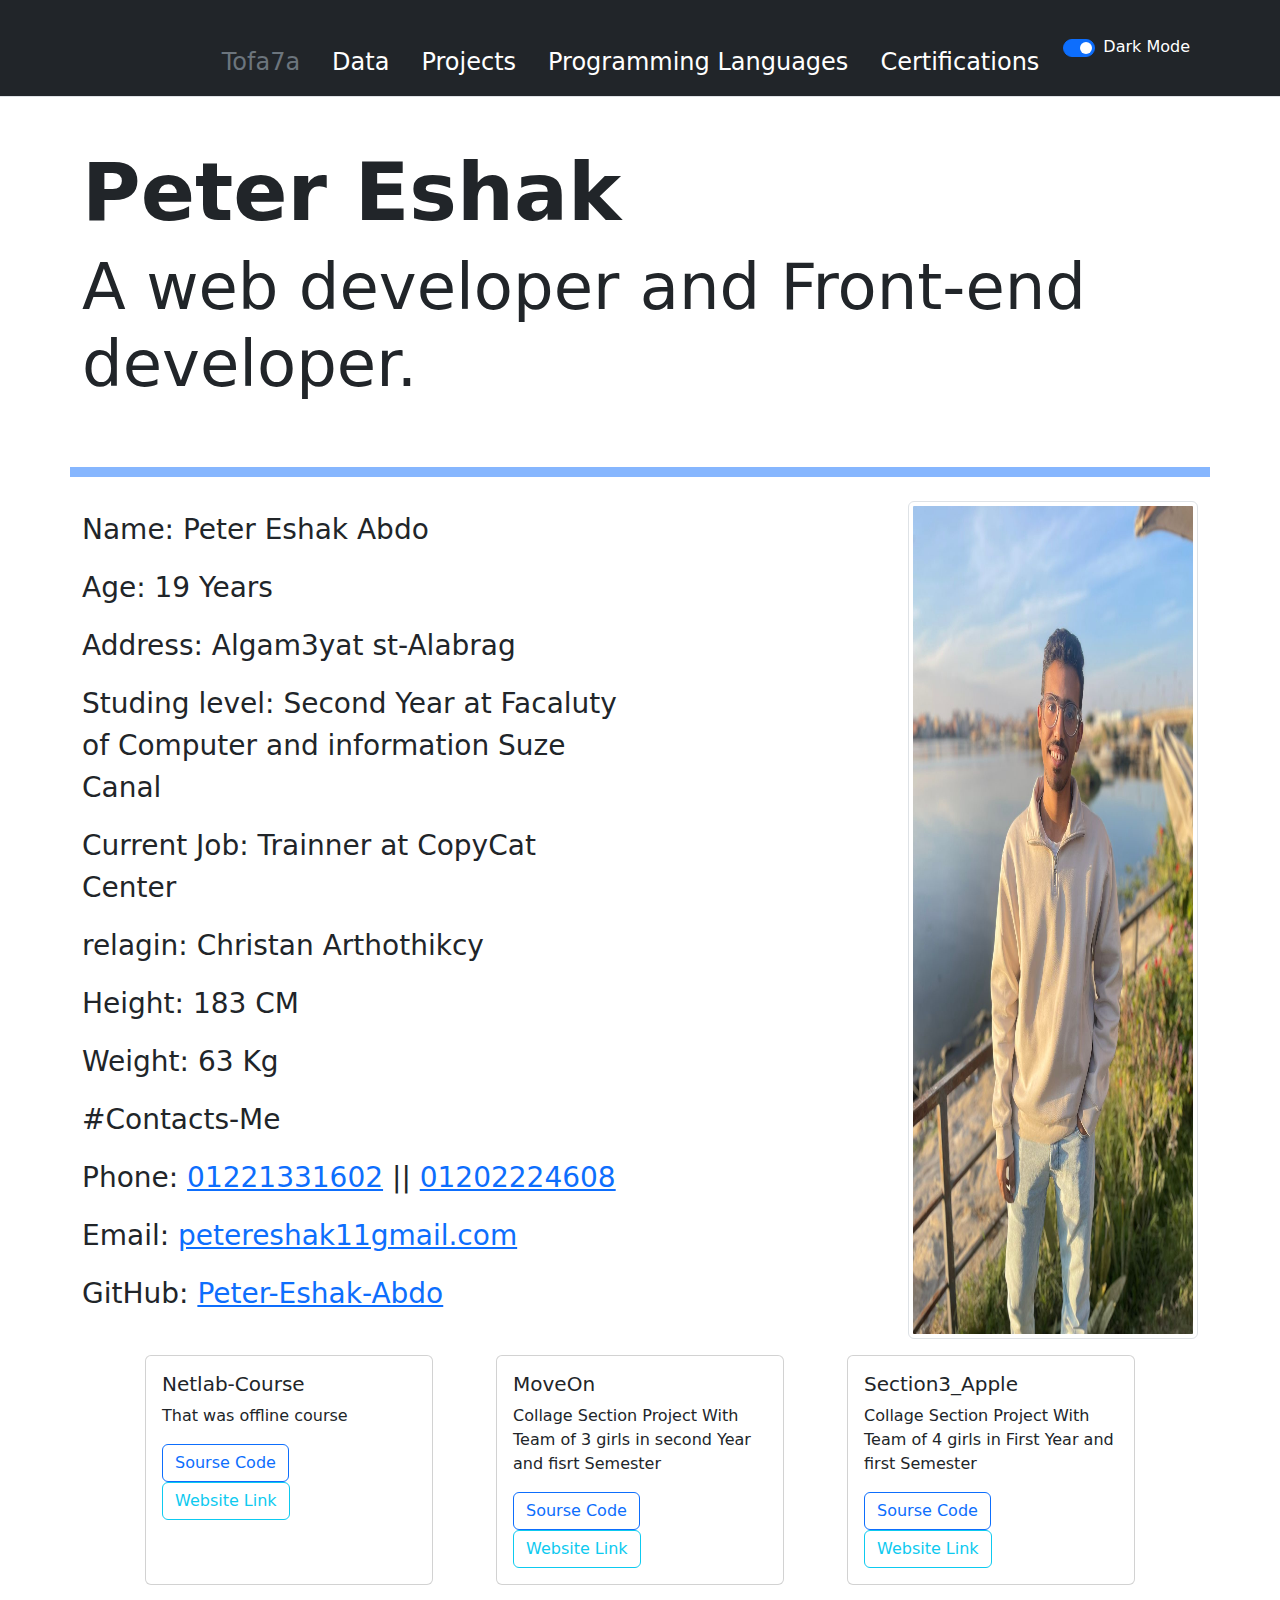
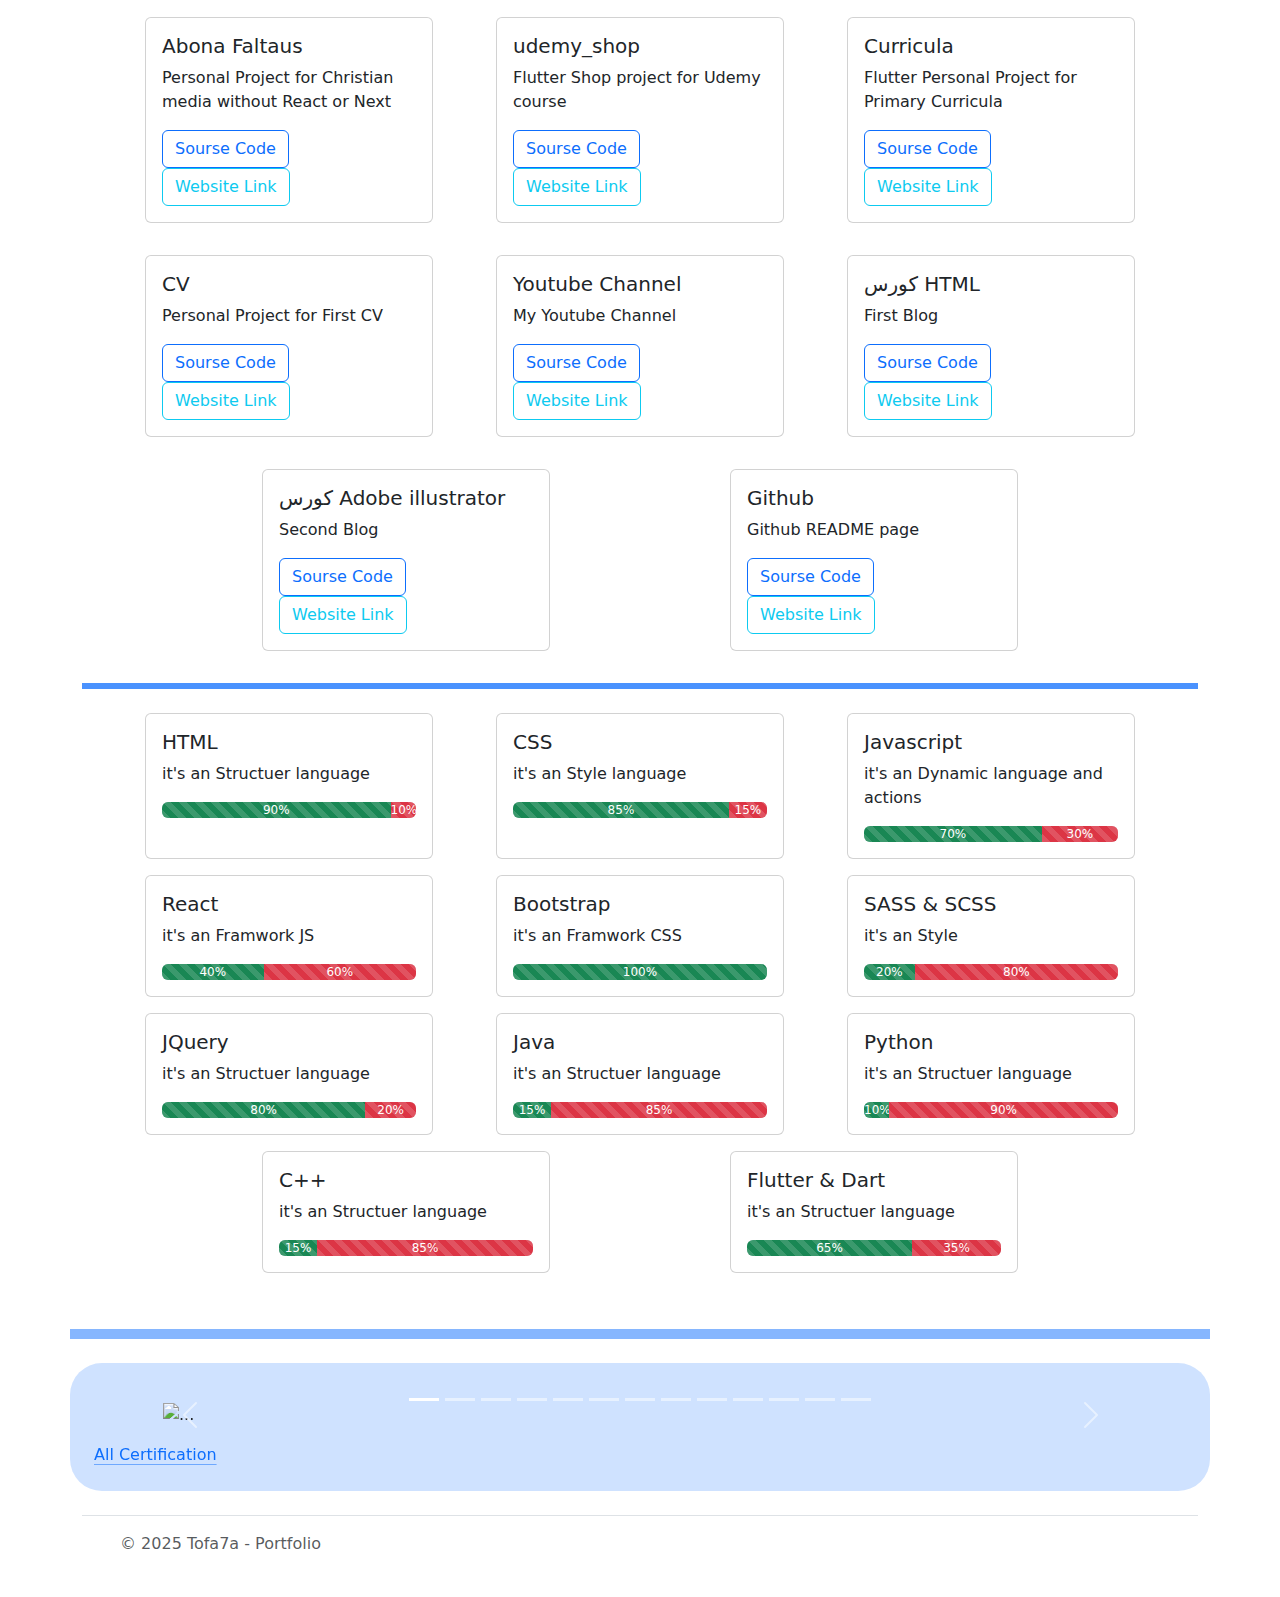
==== public/pages/home.html @ 0dcd8f2a "Hostiong on firebase" ====
<!DOCTYPE html>
<html lang="en" data-bs-theme="auto">
  <head>
    <script src="../js/color-modes.js"></script>

    <meta charset="utf-8" />
    <meta name="viewport" content="width=device-width, initial-scale=1" />
    <meta name="description" content="Portfolio" />
    <meta name="author" content="Peter Eshak Abdo" />
    <title>Tofa7a-Portfolio</title>
    <link rel="canonical" href="https://getbootstrap.com/docs/5.3/examples/headers/" />
    <link rel="canonical" href="https://getbootstrap.com/docs/5.3/examples/footers/" />
    <link rel="canonical" href="https://getbootstrap.com/docs/5.3/examples/cover/" />

    <link rel="stylesheet" href="https://cdn.jsdelivr.net/npm/@docsearch/css@3" />

    <link href="../css/bootstrap.min.css" rel="stylesheet" />

    <link href="../css/style.css" rel="stylesheet" />
  </head>
  <body>
    <header>
      <div class="px-3 py-2 text-bg-dark border-bottom">
        <div class="container">
          <div class="d-flex flex-wrap align-items-center justify-content-center justify-content-lg-start">
            <a href="/" class="d-flex align-items-center my-2 my-lg-0 me-lg-auto text-white text-decoration-none">
              <svg class="bi me-2" width="40" height="32" role="img" aria-label="Bootstrap"><use xlink:href="#bootstrap" /></svg>
            </a>

            <ul class="nav col-12 col-lg-auto my-2 justify-content-start align-self-center my-md-0 fs-4">
              <li>
                <a href="#" class="nav-link text-secondary">
                  <svg class="bi d-block mx-auto mb-1" width="24" height="24"><use xlink:href="#home" /></svg>
                  Tofa7a
                </a>
              </li>
              <li>
                <a href="#personalDataSec" class="nav-link text-white">
                  <svg class="bi d-block mx-auto mb-1" width="24" height="24"><use xlink:href="#speedometer2" /></svg>
                  Data
                </a>
              </li>
              <li>
                <a href="#projectsSec" class="nav-link text-white">
                  <svg class="bi d-block mx-auto mb-1" width="24" height="24"><use xlink:href="#table" /></svg>
                  Projects
                </a>
              </li>
              <li>
                <a href="#proLangSec" class="nav-link text-white">
                  <svg class="bi d-block mx-auto mb-1" width="24" height="24"><use xlink:href="#grid" /></svg>
                  Programming Languages
                </a>
              </li>
              <li>
                <a href="#certificationsSec" class="nav-link text-white">
                  <svg class="bi d-block mx-auto mb-1" width="24" height="24"><use xlink:href="#people-circle" /></svg>
                  Certifications
                </a>
              </li>
            </ul>
            <div class="form-check form-switch mx-2">
              <label for="checkTheme text-body">Dark Mode</label>
              <input
                type="checkbox"
                class="form-check-input p-2"
                title="Theme Mode"
                role="switch"
                id="checkTheme"
                id="flexSwitchCheckChecked"
                checked
                onclick="myFunction()"
              />
            </div>
          </div>
        </div>
      </div>
    </header>

    <div class="container d-flex flex-row justify-content-between">
      <div class="mt-5">
        <h1 class="display-1 fw-bolder">Peter Eshak</h1>
        <p class="display-3 fw-medium">A web developer and Front-end developer.</p>
      </div>
      <div class="float-end"></div>
    </div>
    <hr class="container border border-primary border-5 opacity-50 mt-5 mb-4" id="personalDataSec" />

    <div class="container d-flex flex-row justify-content-between" id="personalData">
      <div class="d-flex flex-column align-content-end my-2 fs-3">
        <p>Name: Peter Eshak Abdo</p>
        <p>Age: 19 Years</p>
        <p>Address: Algam3yat st-Alabrag</p>
        <p>Studing level: Second Year at Facaluty of Computer and information Suze Canal</p>
        <p>Current Job: Trainner at CopyCat Center</p>
        <p>relagin: Christan Arthothikcy</p>
        <p>Height: 183 CM</p>
        <p>Weight: 63 Kg</p>
        <p>#Contacts-Me</p>
        <p>Phone: <a href="tel:+01221331602">01221331602</a> || <a href="tel:+01202224608">01202224608</a></p>
        <p>Email: <a href="mailto:petereshak11gmail.com">petereshak11gmail.com</a></p>
        <p>GitHub: <a href="https://github.com/Peter-Eshak-Abdo">Peter-Eshak-Abdo</a></p>
      </div>
      <div class="d-flex justify-content-end">
        <img src="../images/img.jpeg" class="rounded img-thumbnail w-50" alt="Profile Pic" />
      </div>
    </div>
    <div class="container" id="projectsSec">
      <div class="d-flex flex-row justify-content-evenly align-self-center align-content-around flex-wrap" id="projects"></div>
      <hr class="border border-primary border-3 opacity-75" id="proLangSec" />
      <div class="d-flex flex-row justify-content-evenly align-self-center align-content-around flex-wrap" id="proLang"></div>
    </div>
    <hr class="container border border-primary border-5 opacity-50 mt-5 mb-4" id="certificationsSec" />
    <div class="container article p-4 mb-4 rounded-5 bg-primary-subtle">
      <div id="carouselExampleCaptions" class="carousel slide m-3 carousel-fade">
        <div class="carousel-indicators">
          <button
            type="button"
            data-bs-target="#carouselExampleCaptions"
            data-bs-slide-to="0"
            class="active"
            aria-current="true"
            aria-label="Slide 1"
          ></button>
          <button type="button" data-bs-target="#carouselExampleCaptions" data-bs-slide-to="1" aria-label="Slide 2"></button>
          <button type="button" data-bs-target="#carouselExampleCaptions" data-bs-slide-to="2" aria-label="Slide 3"></button>
          <button type="button" data-bs-target="#carouselExampleCaptions" data-bs-slide-to="3" aria-label="Slide 4"></button>
          <button type="button" data-bs-target="#carouselExampleCaptions" data-bs-slide-to="4" aria-label="Slide 5"></button>
          <button type="button" data-bs-target="#carouselExampleCaptions" data-bs-slide-to="5" aria-label="Slide 6"></button>
          <button type="button" data-bs-target="#carouselExampleCaptions" data-bs-slide-to="6" aria-label="Slide 7"></button>
          <button type="button" data-bs-target="#carouselExampleCaptions" data-bs-slide-to="7" aria-label="Slide 8"></button>
          <button type="button" data-bs-target="#carouselExampleCaptions" data-bs-slide-to="8" aria-label="Slide 9"></button>
          <button type="button" data-bs-target="#carouselExampleCaptions" data-bs-slide-to="9" aria-label="Slide 10"></button>
          <button type="button" data-bs-target="#carouselExampleCaptions" data-bs-slide-to="10" aria-label="Slide 11"></button>
          <button type="button" data-bs-target="#carouselExampleCaptions" data-bs-slide-to="11" aria-label="Slide 12"></button>
          <button type="button" data-bs-target="#carouselExampleCaptions" data-bs-slide-to="12" aria-label="Slide 13"></button>
        </div>
        <div class="carousel-inner">
          <div class="carousel-item active">
            <img
              src="https://lh3.googleusercontent.com/pw/AP1GczOXX6XJCW5P3-9Utt88mJ_4-Sf_gVNTGL1uO1o1VUwHSFNp67VQFKtcs1BEMruWSTYvt9PLW-3hUZVU1TxHg_3pU6DCy3giUVNvP0X7R0lxU3V7UxdTNKV5oz3B2Ey4lWch9hep7wuhGcQcuGUh8hFYqA=w1330-h1028-s-no-gm?authuser=0"
              class="d-block w-100 mx-auto"
              style="max-width: 90%"
              alt="..."
            />
            <div class="carousel-caption d-none d-md-block">
              <h5>1 slide label</h5>
              <p>Some representative placeholder content for the first slide.</p>
            </div>
          </div>
          <div class="carousel-item">
            <img
              src="https://lh3.googleusercontent.com/pw/AP1GczOgNYMnJRZYwOZ_zmPV2qGrjcon6YhnKUIreOgU4DjjTtonl3bx2icqaLMEpXk6bBNiihN3ptEsa0bg2BaMN_WXR4Zs7eY_mjloXjZiuHFK-V86gKZtKc8ryFa8fKPBdbVkGLj0z4uygsKMN-fRstRibw=w1453-h1028-s-no-gm?authuser=0"
              class="d-block w-100 mx-auto"
              style="max-width: 90%"
              alt="..."
            />
            <div class="carousel-caption d-none d-md-block">
              <h5>2 slide label</h5>
              <p>Some representative placeholder content for the third slide.</p>
            </div>
          </div>

          <div class="carousel-item">
            <img
              src="https://lh3.googleusercontent.com/pw/AP1GczNK2SLM6jxEoGgU4j3zuB36jTVCoylJZWTNbkEjYnqtXs3YhQnZjtGjCD1H5J2JhTOoXyoWxm63OeZZe4qFhB_twXTJfL6d_FN9jNeQ8S90ECg-tVv91CJBBsp9DLXoCNcuy2QlL5VPQiDvOBcZSMV3jw=w1381-h1028-s-no-gm?authuser=0"
              class="d-block w-100 mx-auto"
              style="max-width: 90%"
              alt="..."
            />
            <div class="carousel-caption d-none d-md-block">
              <h5>3 slide label</h5>
              <p>Some representative placeholder content for the third slide.</p>
            </div>
          </div>
          <div class="carousel-item">
            <img
              src="https://lh3.googleusercontent.com/pw/AP1GczNOBQfwRGDK1RT4EQ-UBGtHLAK5A3q-AT4RH9a31SGVDk6_STgIHFtIvWCb72xW-9WPv5EQRyxF1ClXh6YjfvBzsNyqblmidKiCKMvcPzpriIom7kxZsid9c9zN2U38DfY2WUGfBQoiB-ttw1zEMmzNwg=w726-h1028-s-no-gm?authuser=0"
              class="d-block w-100 mx-auto"
              style="max-width: 90%; max-height: 70vh"
              alt="..."
            />
            <div class="carousel-caption d-none d-md-block">
              <h5>4 slide label</h5>
              <p>Some representative placeholder content for the second slide.</p>
            </div>
          </div>
          <div class="carousel-item">
            <img
              src="https://lh3.googleusercontent.com/pw/AP1GczPiveKu1SogQ8B5UjCJCHfdbFGk4P_7ap5Y8sssDjQxUVCoFzHDyyI4UMHICF672MWZDRCdg44Xl-yS3MfAYxojbY3eN2swOGgXs3YiT9CQXQ9-840h3n3p2XLWaLgAOdenuAJeLmcgd9LL-3oWuMStPg=w1454-h1028-s-no-gm?authuser=0"
              class="d-block w-100 mx-auto"
              style="max-width: 90%"
              alt="..."
            />
            <div class="carousel-caption d-none d-md-block">
              <h5>5 slide label</h5>
              <p>Some representative placeholder content for the third slide.</p>
            </div>
          </div>
          <div class="carousel-item">
            <img
              src="https://lh3.googleusercontent.com/pw/AP1GczM1hOeK7ez5EvUy0sp9sUl-k6avLrahL28biamYZ1FF_q3EWqvm4rqS6n2tCWiLifHzWLS8T5YcWd-CK5vZFXJhsmb1z6XZZtrPCCSij6s5qevzl6AacY1wxjLlccuvsB9rQmGVPmwq74P-nHYjCcEVNA=w1454-h1028-s-no-gm?authuser=0"
              class="d-block w-100 mx-auto"
              style="max-width: 90%"
              alt="..."
            />
            <div class="carousel-caption d-none d-md-block">
              <h5>6 slide label</h5>
              <p>Some representative placeholder content for the third slide.</p>
            </div>
          </div>
          <div class="carousel-item">
            <img
              src="https://lh3.googleusercontent.com/pw/AP1GczNGzOLm4VgW9qvq705ydwu9PzvnGIEng4XI6tOGtKM2LcCQma05faTPCGTWjbPVRSVNs0QPmtp4nOlJpZR1SI-4GxqaPlsKQlQs0NaooL0MEJAlShv5g9eu3wXJF9rBTtFBIcF3D_1gmtXiFv3lFR9JHg=w1370-h1028-s-no-gm?authuser=0"
              class="d-block w-100 mx-auto"
              style="max-width: 90%"
              alt="..."
            />
            <div class="carousel-caption d-none d-md-block">
              <h5>7 slide label</h5>
              <p>Some representative placeholder content for the third slide.</p>
            </div>
          </div>
          <div class="carousel-item">
            <img
              src="https://lh3.googleusercontent.com/pw/AP1GczOwofseRR7ZSNhUK7EayIfafU3B4JVi-s5LjuTgKVdhs7EdBcHnWQ3WW6_adF_VIgWI7WvBI1sYkIuo1eOvo8sxyN_ZFKb1HOsoryhU55UCfZGPegzX-izef7-RdVmnQhUDSUmH_cFxvHoIOI2QkLrzfg=w1100-h850-s-no-gm?authuser=0"
              class="d-block w-100 mx-auto"
              style="max-width: 90%"
              alt="..."
            />
            <div class="carousel-caption d-none d-md-block">
              <h5>8 slide label</h5>
              <p>Some representative placeholder content for the third slide.</p>
            </div>
          </div>
          <div class="carousel-item">
            <img
              src="https://lh3.googleusercontent.com/pw/AP1GczMyKi7PlGSey0y3wvsmW2KXPcv73847u1367yZIL2RcAv9NSGmFzBGr2rzeWFwAiQi-IO-DRKkJ_Kmyd8G6aXRJ7LMuJ2ieQ-b-hRBGpdGd-K3_hji4O9MZ_gc1PDKmCRI8R0Q23pFISyZGnnShVrYkjw=w1453-h1028-s-no-gm?authuser=0"
              class="d-block w-100 mx-auto"
              style="max-width: 90%"
              alt="..."
            />
            <div class="carousel-caption d-none d-md-block">
              <h5>9 slide label</h5>
              <p>Some representative placeholder content for the third slide.</p>
            </div>
          </div>
          <div class="carousel-item">
            <img
              src="https://lh3.googleusercontent.com/pw/AP1GczONLVDOrkdqeKF7oZ6v0mhvl7QewP6wU4FSZJP4X_nT5aH_Um_7ISGZm1L0rarpE_9PVjxG4ZcYC37uMtKNw7gPpwrfHGt0t71jxb_9hGM1v8ZAN_OLCFDh5qrT2983NZds9hT4PbEQI4gVFQOVe0xOVg=w997-h755-s-no-gm?authuser=0"
              class="d-block w-100 mx-auto"
              style="max-width: 90%"
              alt="..."
            />
            <div class="carousel-caption d-none d-md-block">
              <h5>10 slide label</h5>
              <p>Some representative placeholder content for the third slide.</p>
            </div>
          </div>
          <div class="carousel-item">
            <img
              src="https://lh3.googleusercontent.com/pw/AP1GczNmL21gvlI3h1-xawNQBH1c-BNNKoKyYUuAkZ-c3-ip5msyBXbQnwIrXQEY-4anqdP_PwaULhef4yYwrGRTK7J272SchO7IXuz3yS0VZKP9l3lRLdcjbyFEGPBIKYc3FBQ4nwDfASS-f4flr_lecbJ6PA=w1064-h814-s-no-gm?authuser=0"
              class="d-block w-100 mx-auto"
              style="max-width: 90%"
              alt="..."
            />
            <div class="carousel-caption d-none d-md-block">
              <h5>11 slide label</h5>
              <p>Some representative placeholder content for the third slide.</p>
            </div>
          </div>
          <div class="carousel-item">
            <img
              src="https://lh3.googleusercontent.com/pw/AP1GczPFUODdF6DqDiQwf18lIwgjic2aGCYRdYokQGQLZ5IcUa9rTk4XRqtflg8V7HrS5ImxAIsIvs76tzZQHSAPA8VT4TALsvVHMEeAVIDX6Jyyni8FX1wv3YX54k5eBxtbyPmg4rjcrs1c7qdIlkp0UYg6_g=w1065-h816-s-no-gm?authuser=0"
              class="d-block w-100 mx-auto"
              style="max-width: 90%"
              alt="..."
            />
            <div class="carousel-caption d-none d-md-block">
              <h5>12 slide label</h5>
              <p>Some representative placeholder content for the third slide.</p>
            </div>
          </div>
          <div class="carousel-item">
            <img
              src="https://lh3.googleusercontent.com/pw/AP1GczN-USkqqdLpxHkzzkU627tNw4RHxxoduRTwfQIHa2oDBWEyrksfUoW2LY0-VaRke-btBvBmofQp1Q2PEL5GNgyeKQwlNP6wB2Q393GkUWp5fTe52dkYsjVQWv5-GQ8Z3rfGO884XtV31LgbKE8ELIGl5A=w1456-h1028-s-no-gm?authuser=0"
              class="d-block w-100 mx-auto"
              style="max-width: 90%"
              alt="..."
            />
            <div class="carousel-caption d-none d-md-block">
              <h5>13 slide label</h5>
              <p>Some representative placeholder content for the third slide.</p>
            </div>
          </div>
        </div>
        <button class="carousel-control-prev" type="button" data-bs-target="#carouselExampleCaptions" data-bs-slide="prev">
          <span class="carousel-control-prev-icon" aria-hidden="true"></span>
          <span class="visually-hidden">Previous</span>
        </button>
        <button class="carousel-control-next" type="button" data-bs-target="#carouselExampleCaptions" data-bs-slide="next">
          <span class="carousel-control-next-icon" aria-hidden="true"></span>
          <span class="visually-hidden">Next</span>
        </button>
      </div>
      <a class="icon-link icon-link-hover" href="https://photos.app.goo.gl/1AE4ULmKr1PqstzQ8">
        All Certification
        <i class="bi bi-box-arrow-up-right" aria-hidden="true"></i>
      </a>
    </div>

    <div class="container">
      <footer class="d-flex flex-wrap justify-content-between align-items-center py-3 my-4 border-top">
        <div class="col-md-4 d-flex align-items-center">
          <a href="/" class="mb-3 me-2 mb-md-0 text-body-secondary text-decoration-none lh-1">
            <svg class="bi" width="30" height="24"><use xlink:href="#bootstrap" /></svg>
          </a>
          <span class="mb-3 mb-md-0 text-body-secondary">&copy; 2025 Tofa7a - Portfolio</span>
        </div>

        <ul class="nav col-md-4 justify-content-end list-unstyled d-flex">
          <li class="ms-3">
            <a class="text-body-secondary" href="#">
              <!-- <svg class="bi" width="24" height="24"><use xlink:href="#twitter" /></svg  > -->
            </a>
          </li>
          <li class="ms-3">
            <a class="text-body-secondary" href="#">
              <!-- <svg class="bi" width="24" height="24"><use xlink:href="#instagram" /></svg  > -->
            </a>
          </li>
          <li class="ms-3">
            <a class="text-body-secondary" href="#">
              <!-- <svg class="bi" width="24" height="24"><use xlink:href="#facebook" /></svg  > -->
            </a>
          </li>
        </ul>
      </footer>
    </div>
  </body>
  <script src="../js/bootstrap.bundle.min.js"></script>
  <script src="../js/main.js"></script>
</html>
---- public/css/style.css ----
* {
  padding: 0;
  margin: 0;
  box-sizing: border-box;
}

/* Header */
.form-control-dark {
  border-color: var(--bs-gray);
}
.form-control-dark:focus {
  border-color: #fff;
  box-shadow: 0 0 0 .25rem rgba(255, 255, 255, .25);
}

.text-small {
  font-size: 85%;
}

.dropdown-toggle:not(:focus) {
  outline: 0;
}
/* Cover */
/* Custom default button */
.btn-light,
.btn-light:hover,
.btn-light:focus {
  color: #333;
  text-shadow: none; /* Prevent inheritance from `body` */
}


body#cover {
  text-shadow: 0 .05rem .1rem rgba(0, 0, 0, .5);
  box-shadow: inset 0 0 5rem rgba(0, 0, 0, .5);
}

.cover-container {
  max-width: 42em;
}

.nav-masthead .nav-link {
  color: rgba(255, 255, 255, .5);
  border-bottom: .25rem solid transparent;
}

.nav-masthead .nav-link:hover,
.nav-masthead .nav-link:focus {
  border-bottom-color: rgba(255, 255, 255, .25);
}

.nav-masthead .nav-link + .nav-link {
  margin-left: 1rem;
}

.nav-masthead .active {
  color: #fff;
  border-bottom-color: #fff;
}

.bd-placeholder-img {
  font-size: 1.125rem;
  text-anchor: middle;
  -webkit-user-select: none;
  -moz-user-select: none;
  user-select: none;
}

@media (min-width: 768px) {
  .bd-placeholder-img-lg {
    font-size: 3.5rem;
  }
}

.b-example-divider {
  width: 100%;
  height: 3rem;
  background-color: rgba(0, 0, 0, 0.1);
  border: solid rgba(0, 0, 0, 0.15);
  border-width: 1px 0;
  box-shadow: inset 0 0.5em 1.5em rgba(0, 0, 0, 0.1), inset 0 0.125em 0.5em rgba(0, 0, 0, 0.15);
}

.b-example-vr {
  flex-shrink: 0;
  width: 1.5rem;
  height: 100vh;
}

.bi {
  vertical-align: -0.125em;
  fill: currentColor;
}

.nav-scroller {
  position: relative;
  z-index: 2;
  height: 2.75rem;
  overflow-y: hidden;
}

.nav-scroller .nav {
  display: flex;
  flex-wrap: nowrap;
  padding-bottom: 1rem;
  margin-top: -1px;
  overflow-x: auto;
  text-align: center;
  white-space: nowrap;
  -webkit-overflow-scrolling: touch;
}

.btn-bd-primary {
  --bd-violet-bg: #712cf9;
  --bd-violet-rgb: 112.520718, 44.062154, 249.437846;

  --bs-btn-font-weight: 600;
  --bs-btn-color: var(--bs-white);
  --bs-btn-bg: var(--bd-violet-bg);
  --bs-btn-border-color: var(--bd-violet-bg);
  --bs-btn-hover-color: var(--bs-white);
  --bs-btn-hover-bg: #6528e0;
  --bs-btn-hover-border-color: #6528e0;
  --bs-btn-focus-shadow-rgb: var(--bd-violet-rgb);
  --bs-btn-active-color: var(--bs-btn-hover-color);
  --bs-btn-active-bg: #5a23c8;
  --bs-btn-active-border-color: #5a23c8;
}

.bd-mode-toggle {
  z-index: 1500;
}

.bd-mode-toggle .dropdown-menu .active .bi {
  display: block !important;
}
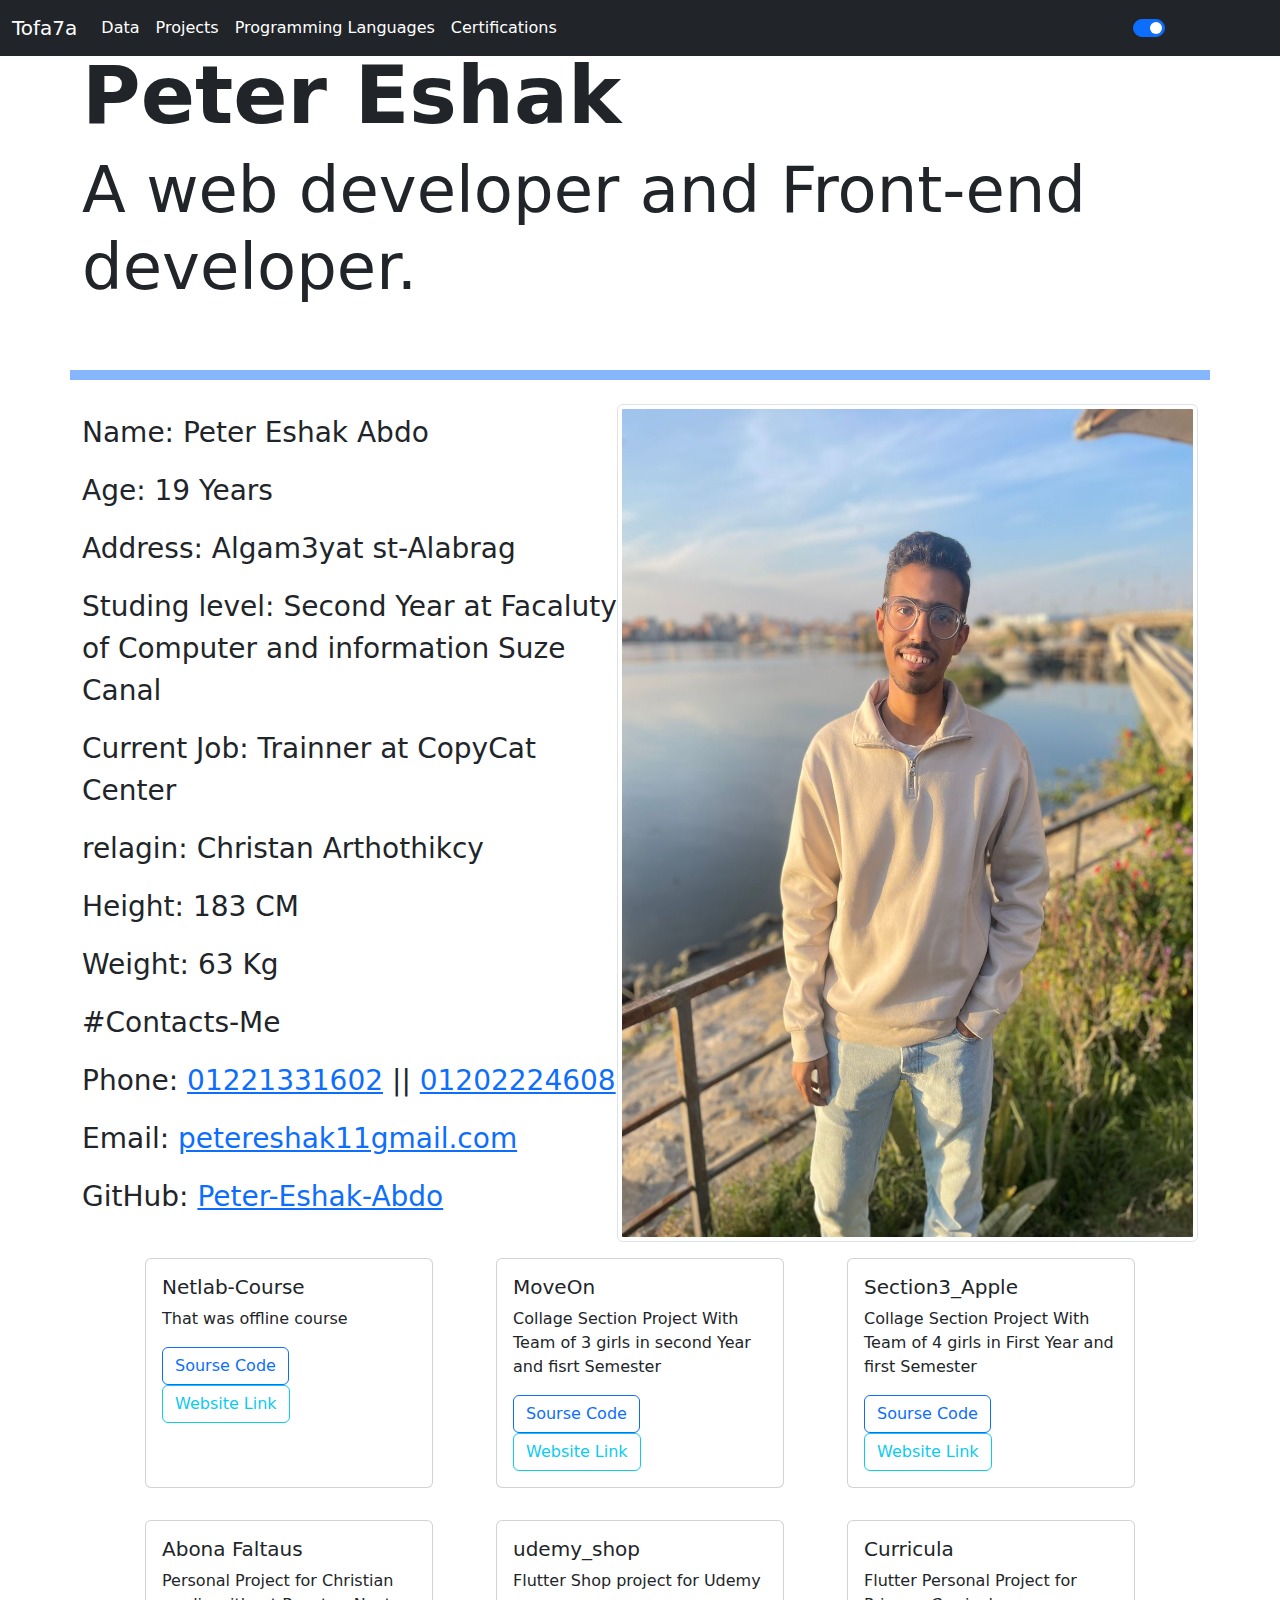
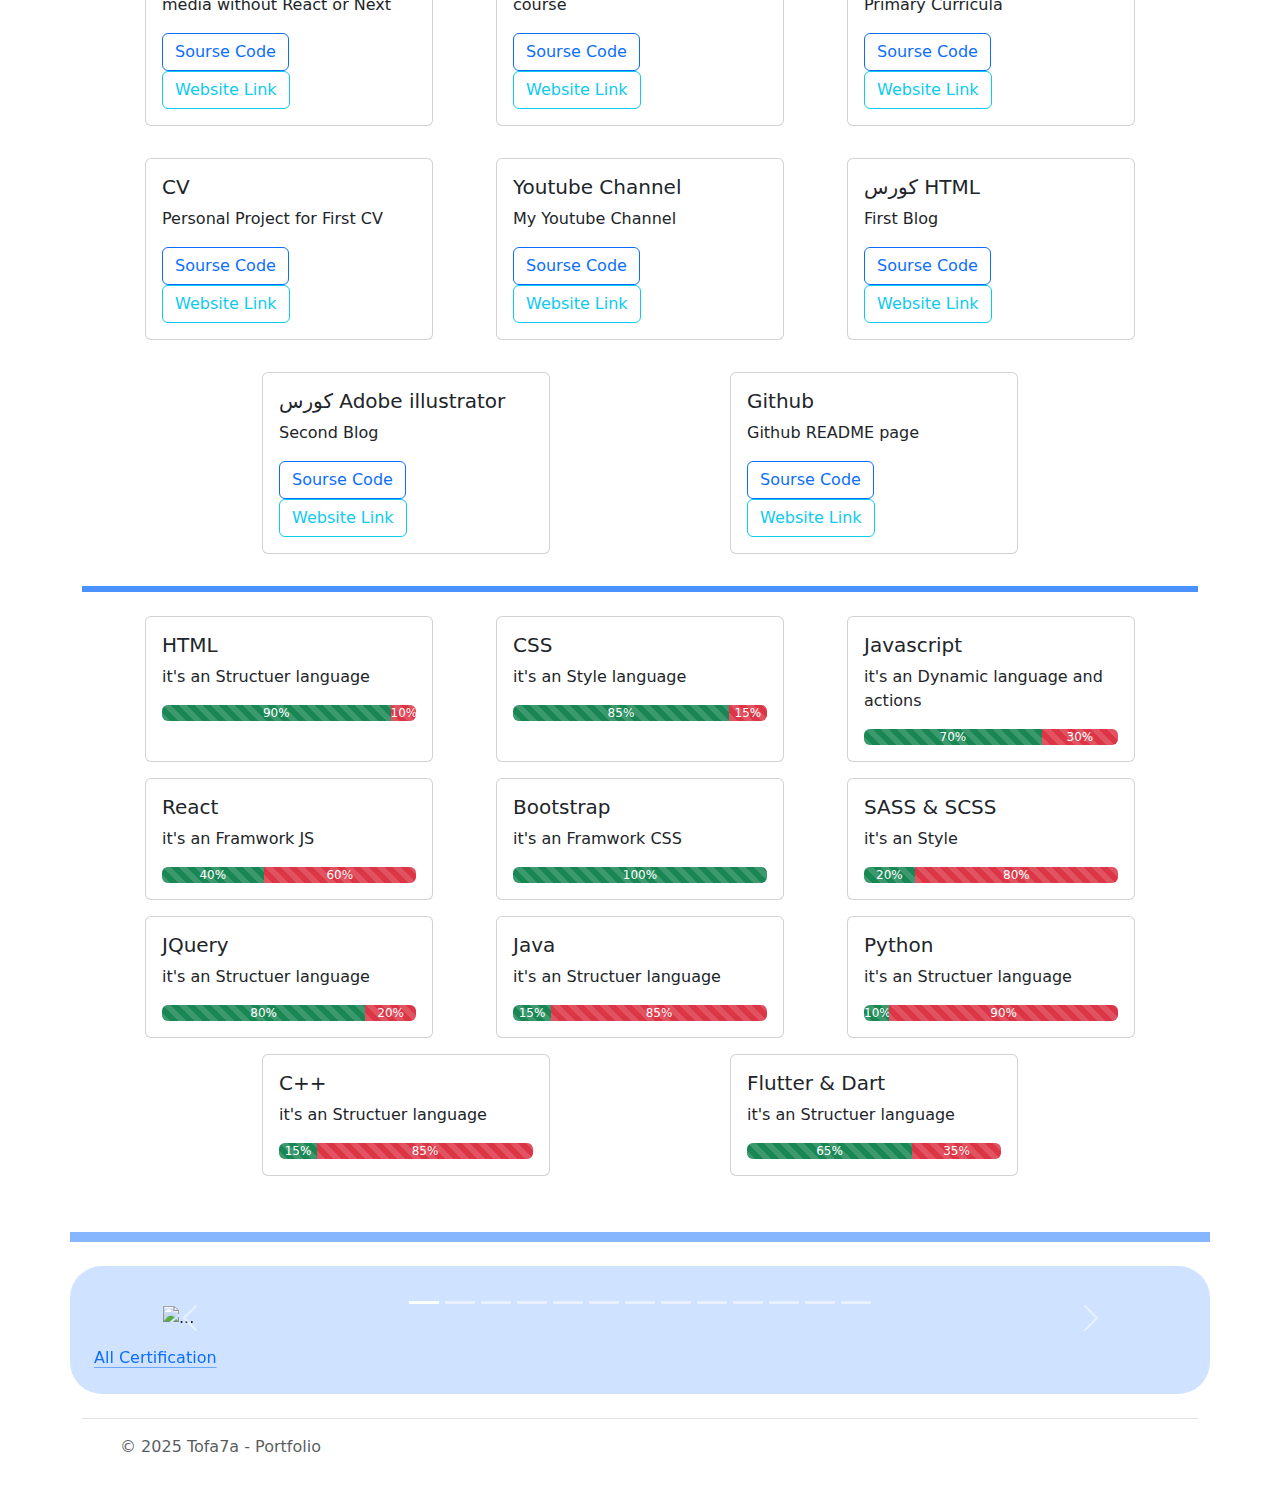
==== commit 98e5b95d: "some changes" ====
--- a/public/pages/home.html
+++ b/public/pages/home.html
@@ -8,55 +8,46 @@
     <meta name="description" content="Portfolio" />
     <meta name="author" content="Peter Eshak Abdo" />
     <title>Tofa7a-Portfolio</title>
-    <link rel="canonical" href="https://getbootstrap.com/docs/5.3/examples/headers/" />
-    <link rel="canonical" href="https://getbootstrap.com/docs/5.3/examples/footers/" />
-    <link rel="canonical" href="https://getbootstrap.com/docs/5.3/examples/cover/" />
-
-    <link rel="stylesheet" href="https://cdn.jsdelivr.net/npm/@docsearch/css@3" />
 
     <link href="../css/bootstrap.min.css" rel="stylesheet" />
 
     <link href="../css/style.css" rel="stylesheet" />
   </head>
   <body>
-    <header>
-      <div class="px-3 py-2 text-bg-dark border-bottom">
-        <div class="container">
-          <div class="d-flex flex-wrap align-items-center justify-content-center justify-content-lg-start">
-            <a href="/" class="d-flex align-items-center my-2 my-lg-0 me-lg-auto text-white text-decoration-none">
-              <svg class="bi me-2" width="40" height="32" role="img" aria-label="Bootstrap"><use xlink:href="#bootstrap" /></svg>
-            </a>
-
-            <ul class="nav col-12 col-lg-auto my-2 justify-content-start align-self-center my-md-0 fs-4">
-              <li>
-                <a href="#" class="nav-link text-secondary">
-                  <svg class="bi d-block mx-auto mb-1" width="24" height="24"><use xlink:href="#home" /></svg>
-                  Tofa7a
-                </a>
-              </li>
-              <li>
+    <header data-bs-theme="dark">
+      <nav class="navbar navbar-expand-md navbar-dark fixed-top bg-dark">
+        <div class="container-fluid d-flex justify-content-between">
+          <a class="navbar-brand" href="#">
+            <!-- <img src="./images/img.jpg" alt="صورة لابونا فلتاؤس" class=" rounded d-inline-block align-text-center mx-2" width={60} height={40} /> -->
+            Tofa7a
+          </a>
+          <button
+            class="navbar-toggler"
+            type="button"
+            data-bs-toggle="collapse"
+            data-bs-target="#navbarCollapse"
+            aria-controls="navbarCollapse"
+            aria-expanded="false"
+            aria-label="تبديل التنقل"
+          >
+            <span class="navbar-toggler-icon"></span>
+          </button>
+          <div class="collapse navbar-collapse" id="navbarCollapse">
+            <ul class="navbar-nav me-auto mb-2 mb-md-0">
+              <li class="nav-item">
                 <a href="#personalDataSec" class="nav-link text-white">
-                  <svg class="bi d-block mx-auto mb-1" width="24" height="24"><use xlink:href="#speedometer2" /></svg>
+                  <!-- <svg class="bi d-block mx-auto mb-1" width="24" height="24"><use xlink:href="#table" /></svg> -->
                   Data
                 </a>
               </li>
-              <li>
-                <a href="#projectsSec" class="nav-link text-white">
-                  <svg class="bi d-block mx-auto mb-1" width="24" height="24"><use xlink:href="#table" /></svg>
-                  Projects
-                </a>
+              <li class="nav-item">
+                <a href="#projectsSec" class="nav-link text-white"> Projects </a>
               </li>
-              <li>
-                <a href="#proLangSec" class="nav-link text-white">
-                  <svg class="bi d-block mx-auto mb-1" width="24" height="24"><use xlink:href="#grid" /></svg>
-                  Programming Languages
-                </a>
+              <li class="nav-item">
+                <a href="#proLangSec" class="nav-link text-white"> Programming Languages </a>
               </li>
-              <li>
-                <a href="#certificationsSec" class="nav-link text-white">
-                  <svg class="bi d-block mx-auto mb-1" width="24" height="24"><use xlink:href="#people-circle" /></svg>
-                  Certifications
-                </a>
+              <li class="nav-item">
+                <a href="#certificationsSec" class="nav-link text-white"> Certifications </a>
               </li>
             </ul>
             <div class="form-check form-switch mx-2">
@@ -74,7 +65,7 @@
             </div>
           </div>
         </div>
-      </div>
+      </nav>
     </header>
 
     <div class="container d-flex flex-row justify-content-between">
@@ -86,7 +77,7 @@
     </div>
     <hr class="container border border-primary border-5 opacity-50 mt-5 mb-4" id="personalDataSec" />
 
-    <div class="container d-flex flex-row justify-content-between" id="personalData">
+    <div class="container d-lg-flex flex-row justify-content-between d-sm-block" id="personalData">
       <div class="d-flex flex-column align-content-end my-2 fs-3">
         <p>Name: Peter Eshak Abdo</p>
         <p>Age: 19 Years</p>
@@ -102,7 +93,7 @@
         <p>GitHub: <a href="https://github.com/Peter-Eshak-Abdo">Peter-Eshak-Abdo</a></p>
       </div>
       <div class="d-flex justify-content-end">
-        <img src="../images/img.jpeg" class="rounded img-thumbnail w-50" alt="Profile Pic" />
+        <img src="../images/img.jpeg" class="rounded img-thumbnail w-100" alt="Profile Pic" />
       </div>
     </div>
     <div class="container" id="projectsSec">
--- a/public/css/style.css
+++ b/public/css/style.css
@@ -134,3 +134,22 @@
 .bd-mode-toggle .dropdown-menu .active .bi {
   display: block !important;
 }
+
+
+/*       Cover         */
+#cover {
+
+}
+h1#title {
+  letter-spacing: 12px;
+  word-spacing: 8px;
+  font-size: 8rem;
+
+}
+
+@media (max-width: 768px) {
+h1#title {
+  font-size: 4em;
+
+}
+}
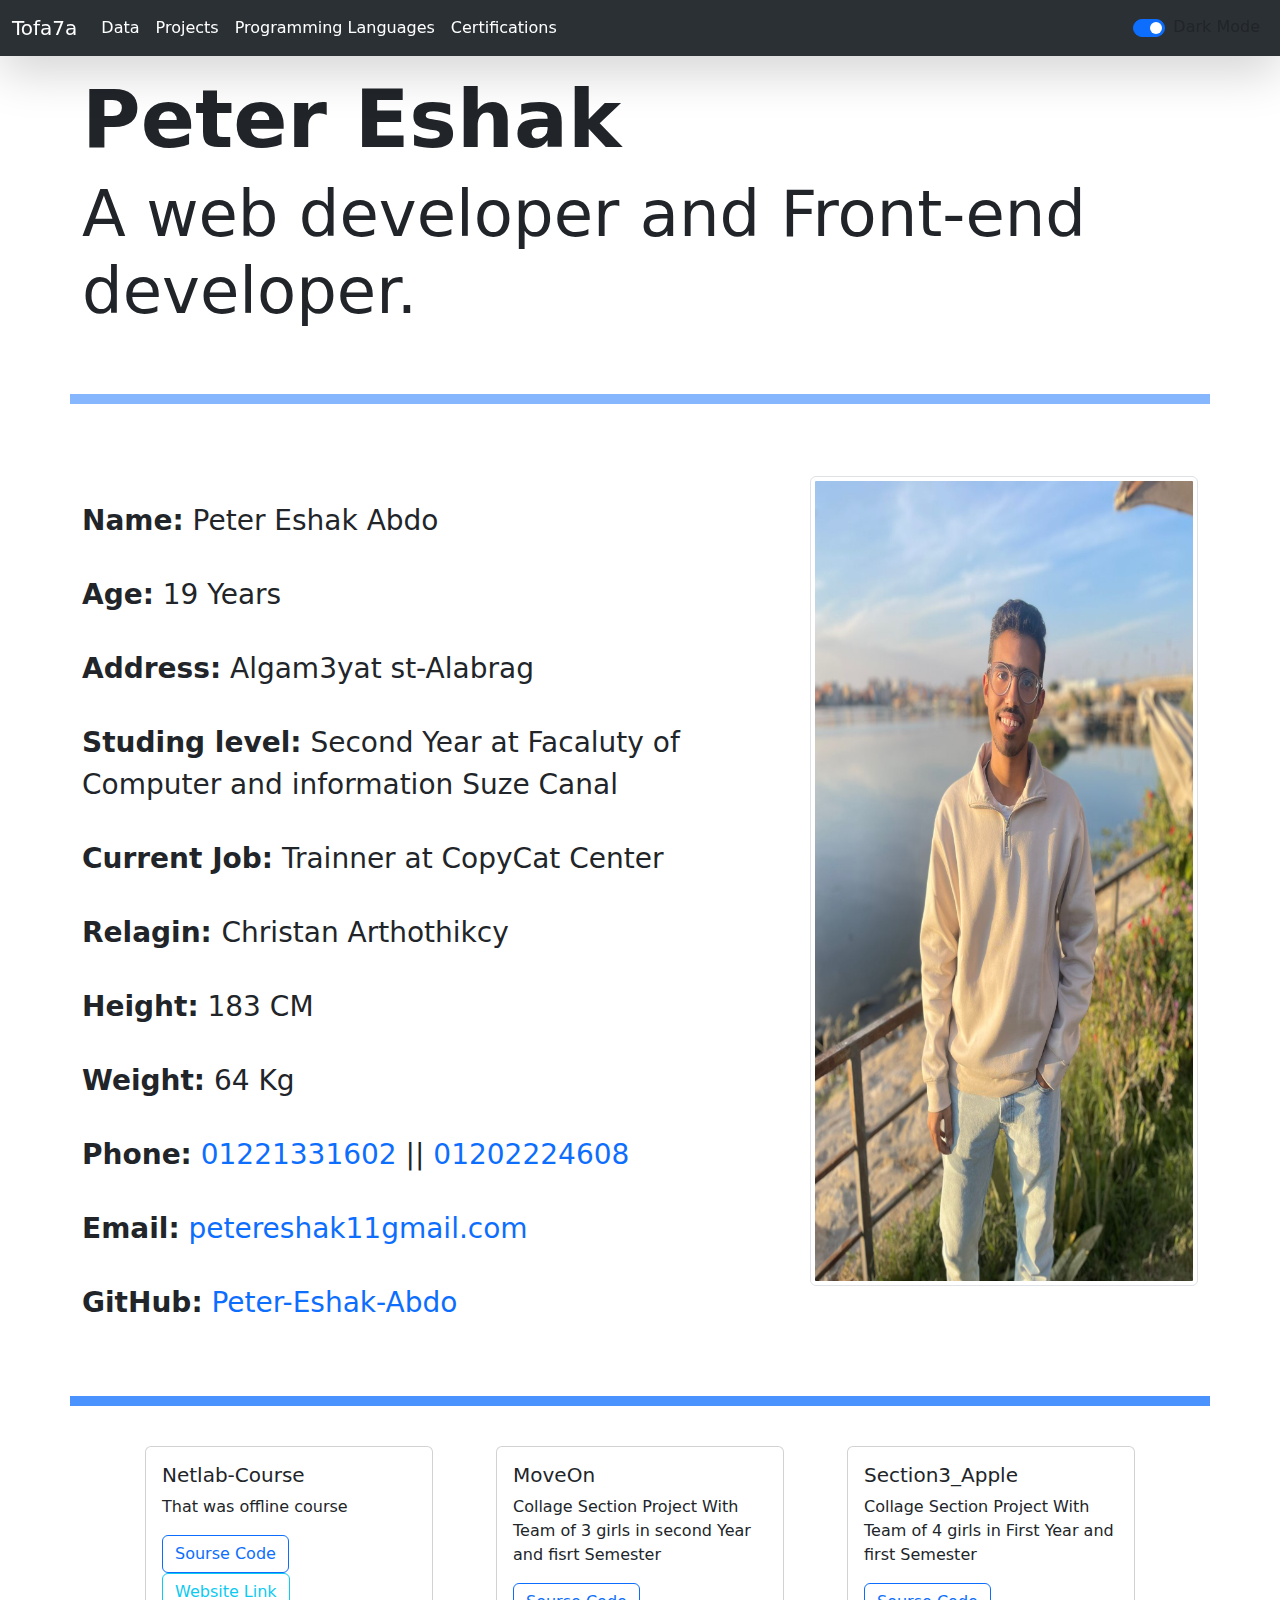
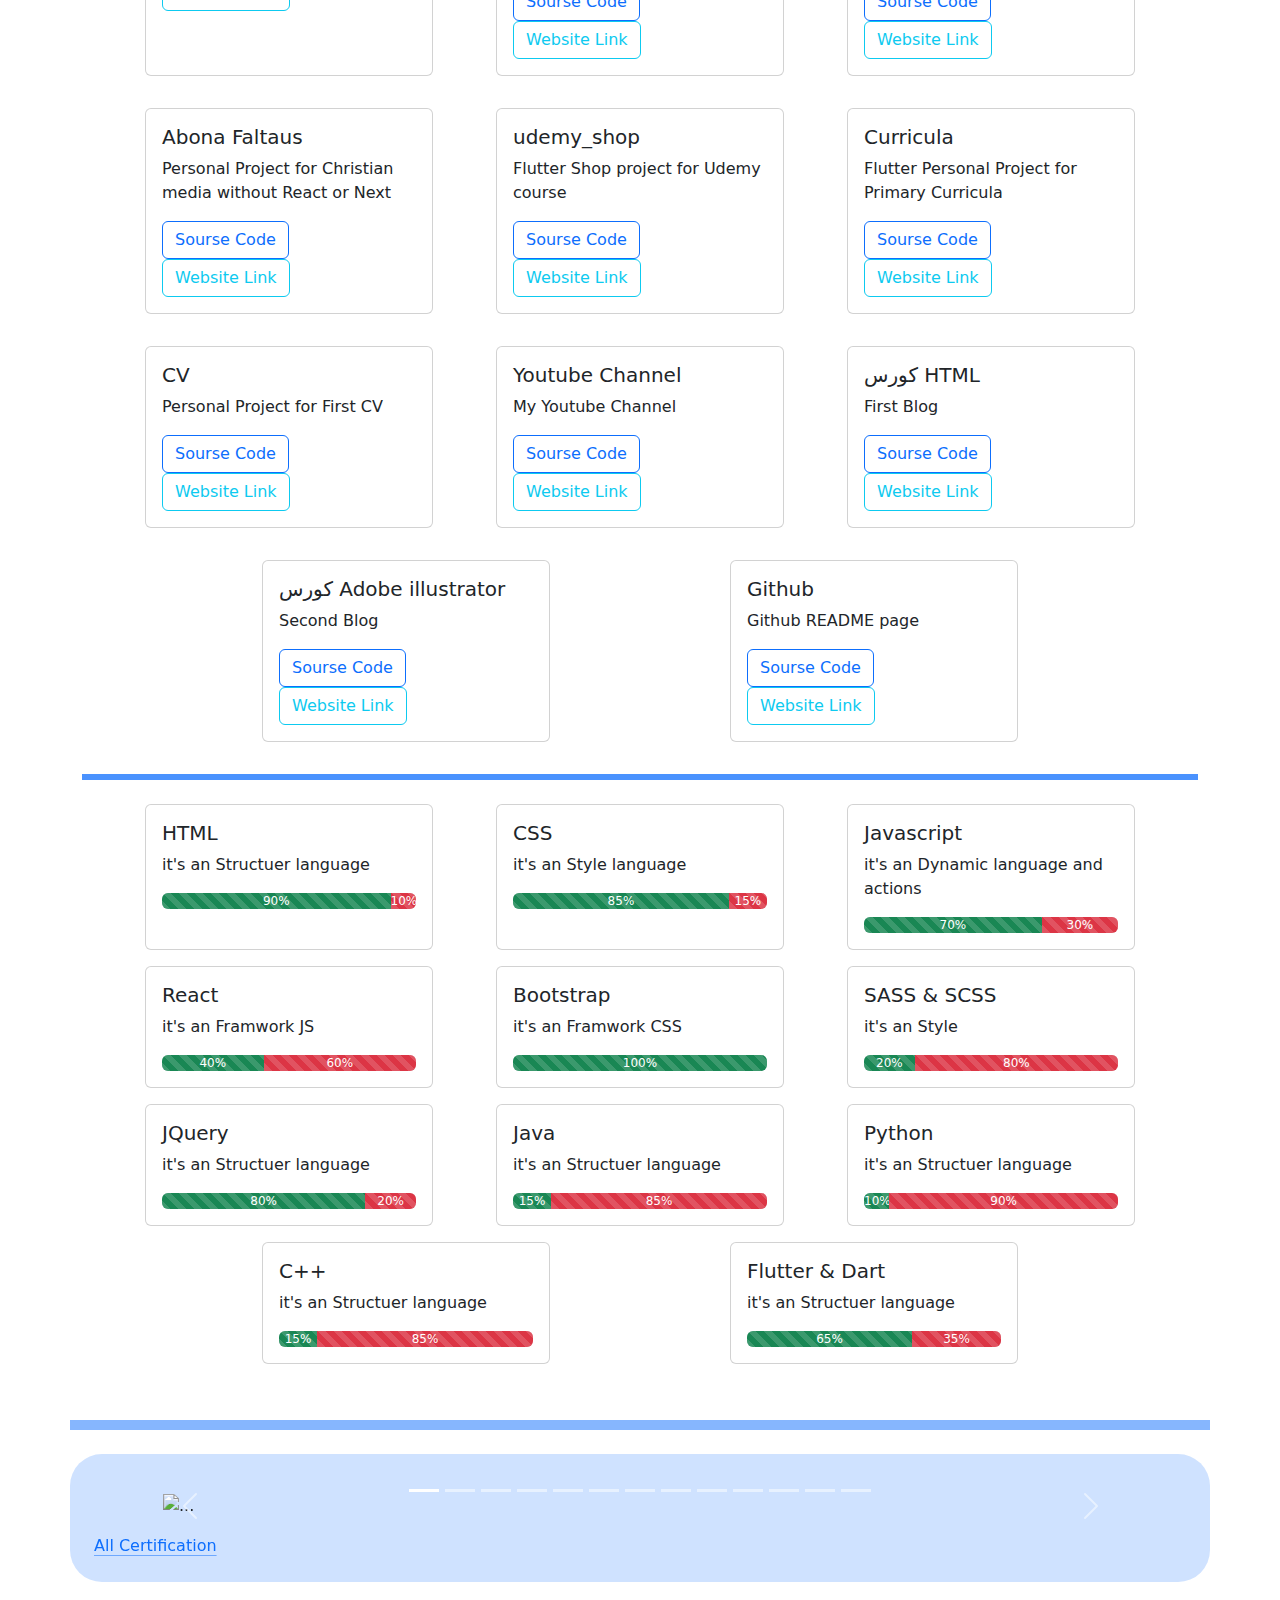
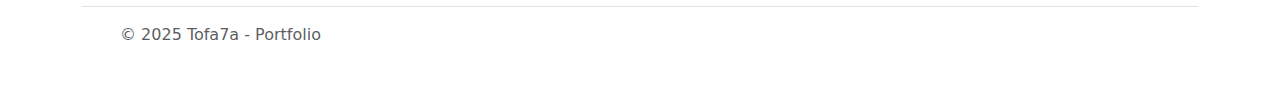
==== commit 2fc251d0: "links edits" ====
--- a/public/pages/home.html
+++ b/public/pages/home.html
@@ -14,11 +14,10 @@
     <link href="../css/style.css" rel="stylesheet" />
   </head>
   <body>
-    <header data-bs-theme="dark">
-      <nav class="navbar navbar-expand-md navbar-dark fixed-top bg-dark">
+    <header data-bs-theme="dark" class="mb-4">
+      <nav class="navbar navbar-expand-md navbar-dark fixed-top bg-body-tertiary shadow-lg">
         <div class="container-fluid d-flex justify-content-between">
           <a class="navbar-brand" href="#">
-            <!-- <img src="./images/img.jpg" alt="صورة لابونا فلتاؤس" class=" rounded d-inline-block align-text-center mx-2" width={60} height={40} /> -->
             Tofa7a
           </a>
           <button
@@ -75,27 +74,34 @@
       </div>
       <div class="float-end"></div>
     </div>
-    <hr class="container border border-primary border-5 opacity-50 mt-5 mb-4" id="personalDataSec" />
-
+    <hr class="container border border-primary border-5 opacity-50 mt-5 mb-5" id="personalDataSec" />
+    <br />
     <div class="container d-lg-flex flex-row justify-content-between d-sm-block" id="personalData">
       <div class="d-flex flex-column align-content-end my-2 fs-3">
-        <p>Name: Peter Eshak Abdo</p>
-        <p>Age: 19 Years</p>
-        <p>Address: Algam3yat st-Alabrag</p>
-        <p>Studing level: Second Year at Facaluty of Computer and information Suze Canal</p>
-        <p>Current Job: Trainner at CopyCat Center</p>
-        <p>relagin: Christan Arthothikcy</p>
-        <p>Height: 183 CM</p>
-        <p>Weight: 63 Kg</p>
-        <p>#Contacts-Me</p>
-        <p>Phone: <a href="tel:+01221331602">01221331602</a> || <a href="tel:+01202224608">01202224608</a></p>
-        <p>Email: <a href="mailto:petereshak11gmail.com">petereshak11gmail.com</a></p>
-        <p>GitHub: <a href="https://github.com/Peter-Eshak-Abdo">Peter-Eshak-Abdo</a></p>
+        <p class="my-3"><b>Name:</b> Peter Eshak Abdo</p>
+        <p class="my-3"><b>Age:</b> 19 Years</p>
+        <p class="my-3"><b>Address:</b> Algam3yat st-Alabrag</p>
+        <p class="my-3"><b>Studing level:</b> Second Year at Facaluty of Computer and information Suze Canal</p>
+        <p class="my-3"><b>Current Job:</b> Trainner at CopyCat Center</p>
+        <p class="my-3"><b>Relagin: </b>Christan Arthothikcy</p>
+        <p class="my-3"><b>Height:</b> 183 CM</p>
+        <p class="my-3"><b>Weight:</b> 64 Kg</p>
+        <p class="my-3">
+          <b>Phone:</b> <a href="tel:+01221331602" class="text-decoration-none link-opacity-50-hover">01221331602</a> ||
+          <a href="tel:+01202224608" class="text-decoration-none link-opacity-50-hover">01202224608</a>
+        </p>
+        <p class="my-3">
+          <b>Email:</b> <a href="mailto:petereshak11gmail.com" class="text-decoration-none link-opacity-50-hover">petereshak11gmail.com</a>
+        </p>
+        <p class="my-3">
+          <b>GitHub:</b> <a href="https://github.com/Peter-Eshak-Abdo" class="text-decoration-none link-opacity-50-hover">Peter-Eshak-Abdo</a>
+        </p>
       </div>
       <div class="d-flex justify-content-end">
-        <img src="../images/img.jpeg" class="rounded img-thumbnail w-100" alt="Profile Pic" />
+        <img src="../images/img.jpeg" class="rounded img-thumbnail w-100" style="max-height: 90vh" alt="Profile Pic" />
       </div>
     </div>
+    <hr class="container border border-primary border-5 opacity-75 mt-5 mb-4" id="personalDataSec" />
     <div class="container" id="projectsSec">
       <div class="d-flex flex-row justify-content-evenly align-self-center align-content-around flex-wrap" id="projects"></div>
       <hr class="border border-primary border-3 opacity-75" id="proLangSec" />
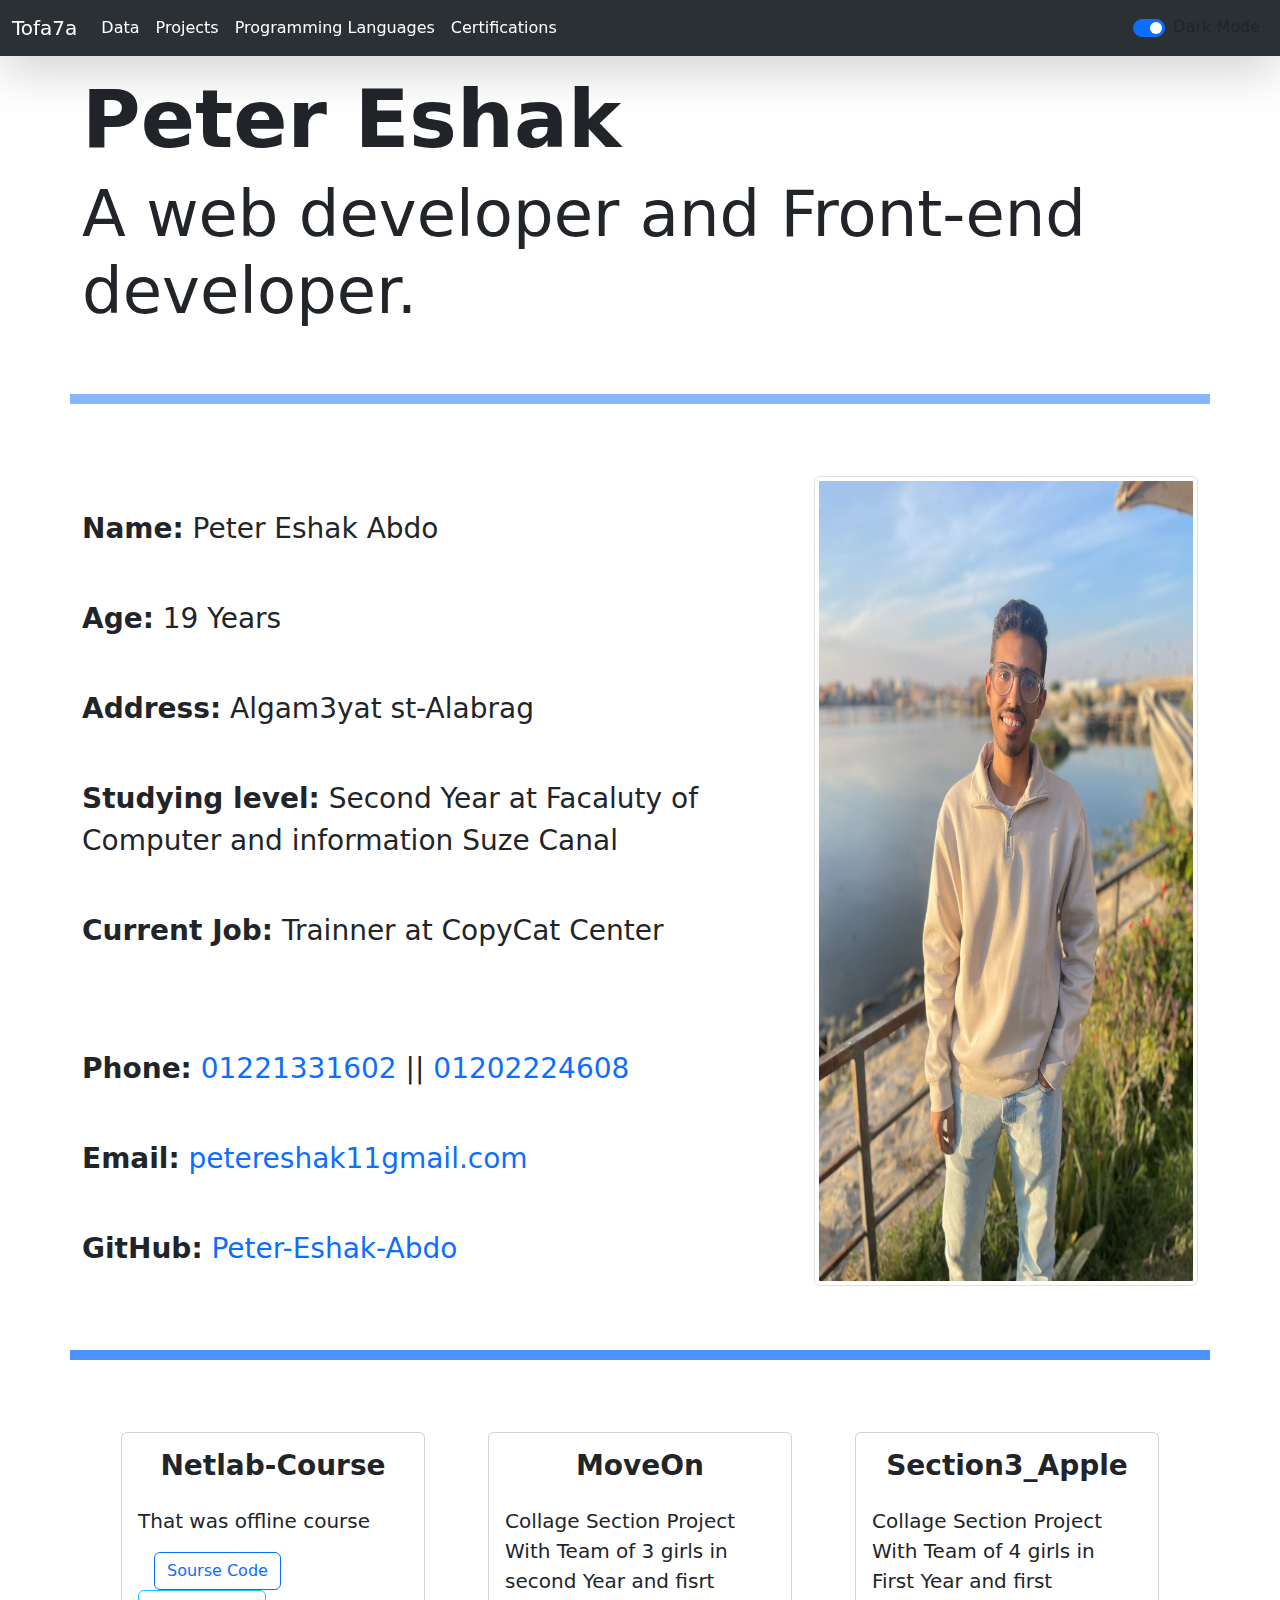
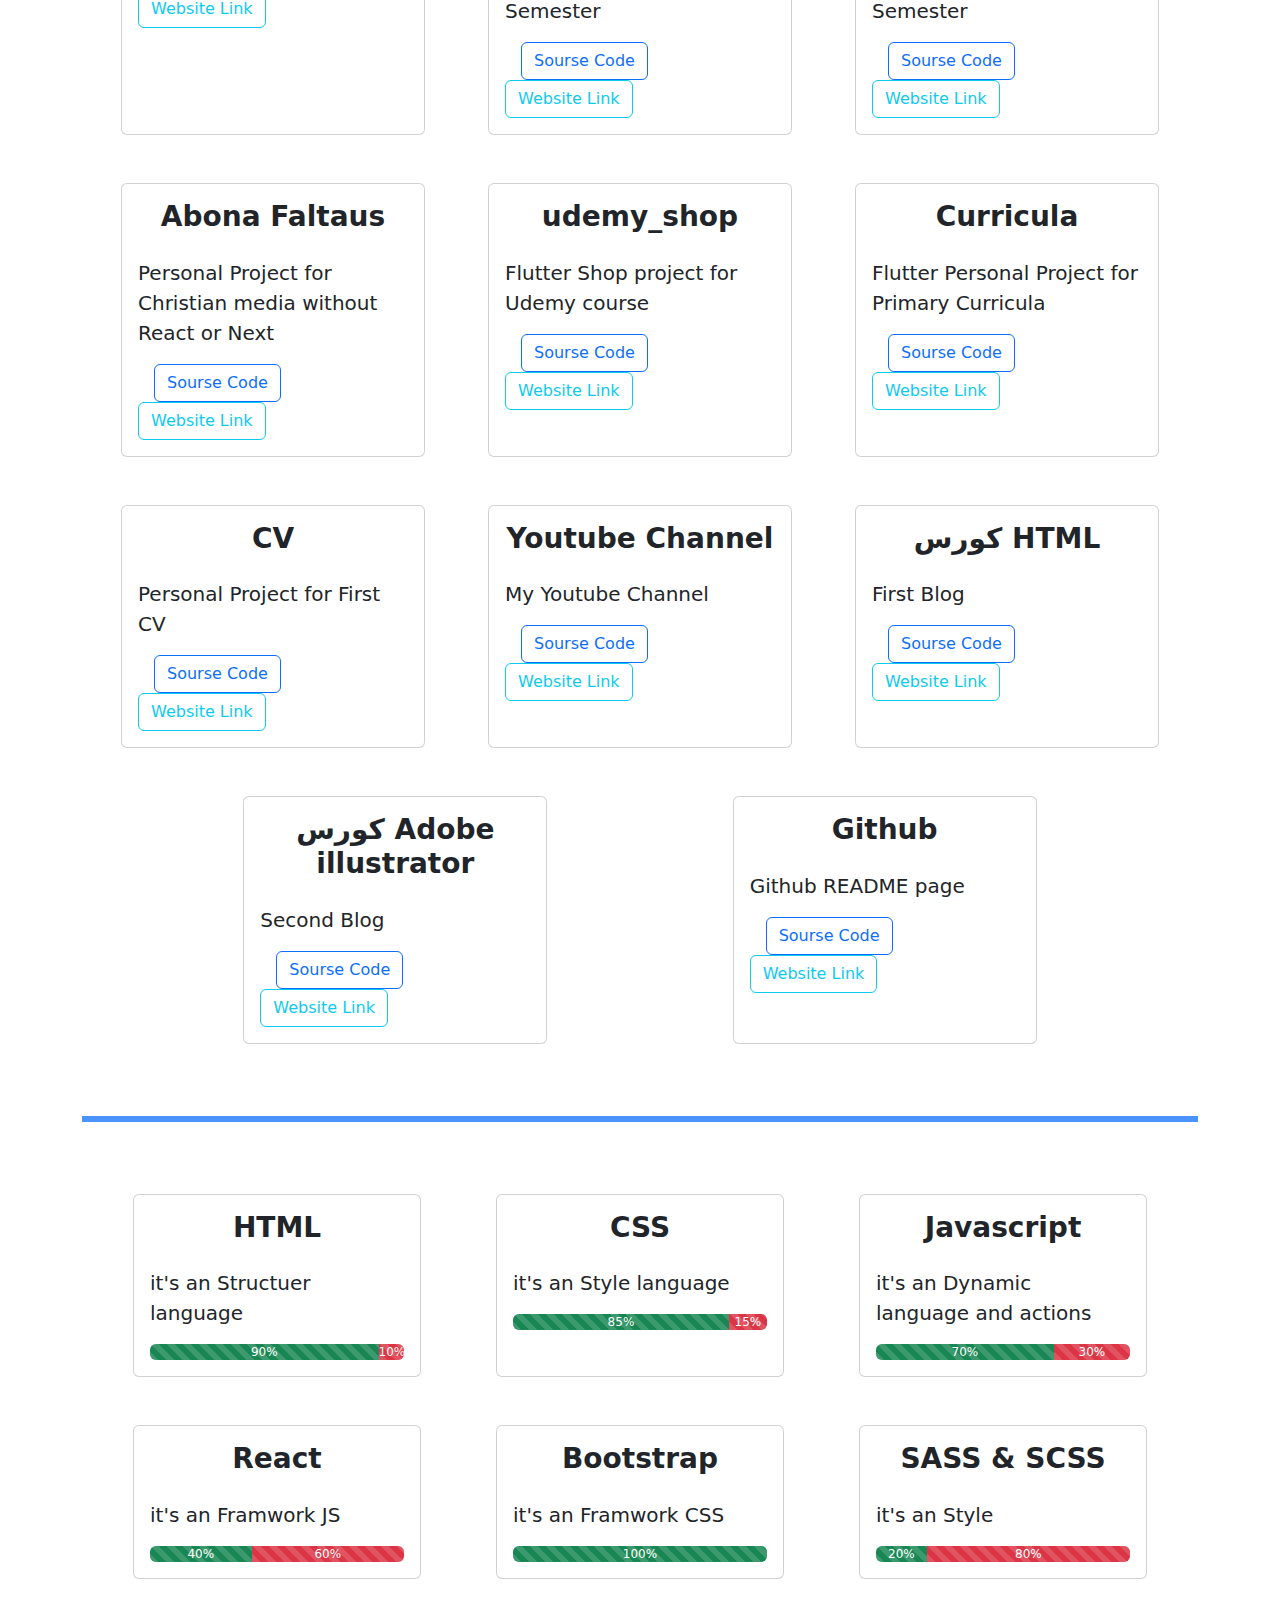
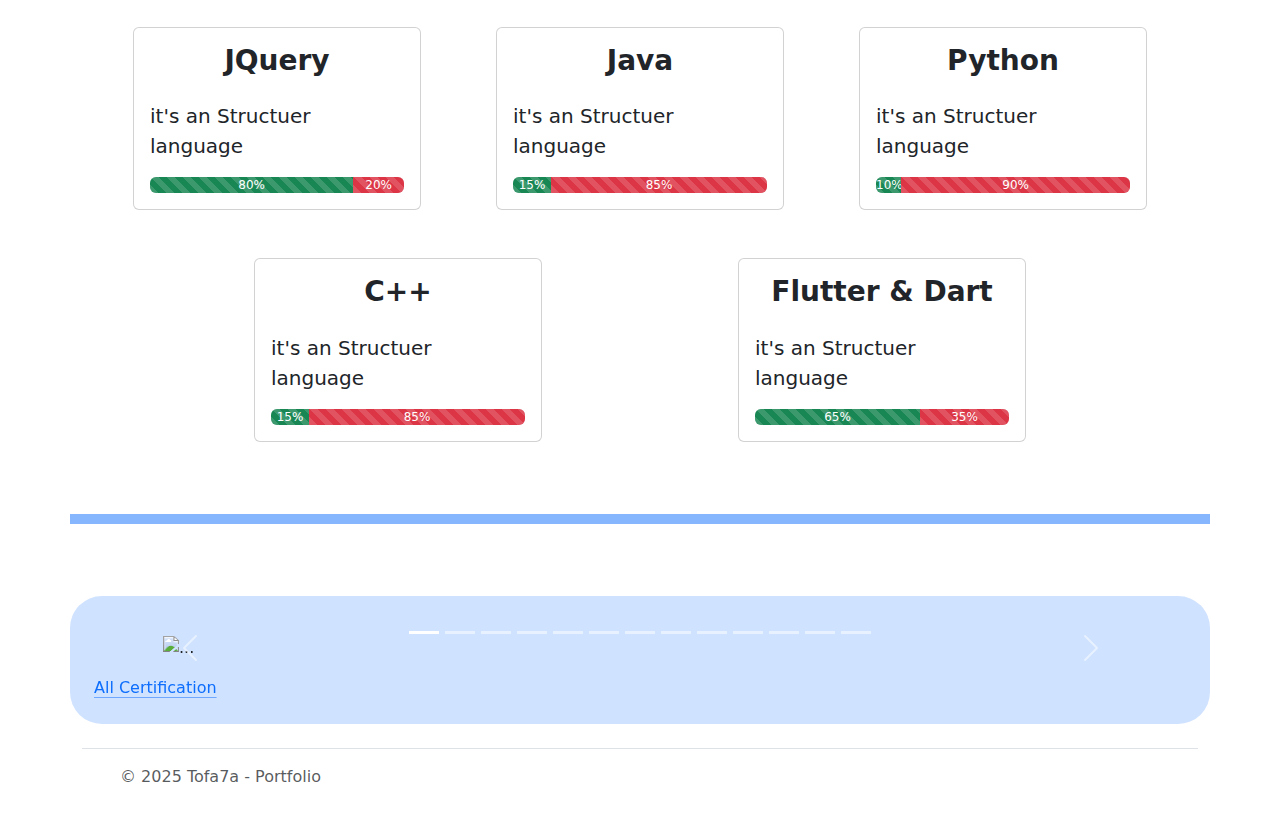
==== commit a90e0e5e: "another changes" ====
--- a/public/pages/home.html
+++ b/public/pages/home.html
@@ -17,9 +17,7 @@
     <header data-bs-theme="dark" class="mb-4">
       <nav class="navbar navbar-expand-md navbar-dark fixed-top bg-body-tertiary shadow-lg">
         <div class="container-fluid d-flex justify-content-between">
-          <a class="navbar-brand" href="#">
-            Tofa7a
-          </a>
+          <a class="navbar-brand" href="#"> Tofa7a </a>
           <button
             class="navbar-toggler"
             type="button"
@@ -74,26 +72,27 @@
       </div>
       <div class="float-end"></div>
     </div>
+    <!-- Personal Data -->
     <hr class="container border border-primary border-5 opacity-50 mt-5 mb-5" id="personalDataSec" />
     <br />
     <div class="container d-lg-flex flex-row justify-content-between d-sm-block" id="personalData">
       <div class="d-flex flex-column align-content-end my-2 fs-3">
-        <p class="my-3"><b>Name:</b> Peter Eshak Abdo</p>
-        <p class="my-3"><b>Age:</b> 19 Years</p>
-        <p class="my-3"><b>Address:</b> Algam3yat st-Alabrag</p>
-        <p class="my-3"><b>Studing level:</b> Second Year at Facaluty of Computer and information Suze Canal</p>
-        <p class="my-3"><b>Current Job:</b> Trainner at CopyCat Center</p>
-        <p class="my-3"><b>Relagin: </b>Christan Arthothikcy</p>
-        <p class="my-3"><b>Height:</b> 183 CM</p>
-        <p class="my-3"><b>Weight:</b> 64 Kg</p>
-        <p class="my-3">
+        <p class="my-4"><b>Name:</b> Peter Eshak Abdo</p>
+        <p class="my-4"><b>Age:</b> 19 Years</p>
+        <p class="my-4"><b>Address:</b> Algam3yat st-Alabrag</p>
+        <p class="my-4"><b>Studying level:</b> Second Year at Facaluty of Computer and information Suze Canal</p>
+        <p class="my-4 mb-5"><b>Current Job:</b> Trainner at CopyCat Center</p>
+        <!-- <p class="my-3"><b>Relagin: </b>Christan Arthothikcy</p> -->
+        <!-- <p class="my-3"><b>Height:</b> 183 CM</p>
+        <p class="my-3"><b>Weight:</b> 64 Kg</p> -->
+        <p class="my-4 mt-5">
           <b>Phone:</b> <a href="tel:+01221331602" class="text-decoration-none link-opacity-50-hover">01221331602</a> ||
           <a href="tel:+01202224608" class="text-decoration-none link-opacity-50-hover">01202224608</a>
         </p>
-        <p class="my-3">
+        <p class="my-4">
           <b>Email:</b> <a href="mailto:petereshak11gmail.com" class="text-decoration-none link-opacity-50-hover">petereshak11gmail.com</a>
         </p>
-        <p class="my-3">
+        <p class="my-4">
           <b>GitHub:</b> <a href="https://github.com/Peter-Eshak-Abdo" class="text-decoration-none link-opacity-50-hover">Peter-Eshak-Abdo</a>
         </p>
       </div>
@@ -101,15 +100,20 @@
         <img src="../images/img.jpeg" class="rounded img-thumbnail w-100" style="max-height: 90vh" alt="Profile Pic" />
       </div>
     </div>
-    <hr class="container border border-primary border-5 opacity-75 mt-5 mb-4" id="personalDataSec" />
+    <!-- Projects -->
+    <hr class="container border border-primary border-5 opacity-75 mt-5 mb-5" id="projectsSec" />
     <div class="container" id="projectsSec">
       <div class="d-flex flex-row justify-content-evenly align-self-center align-content-around flex-wrap" id="projects"></div>
-      <hr class="border border-primary border-3 opacity-75" id="proLangSec" />
+      <!-- Programming languages -->
+      <hr class="container border border-primary border-3 opacity-75 mt-5 mb-5" id="proLangSec" />
       <div class="d-flex flex-row justify-content-evenly align-self-center align-content-around flex-wrap" id="proLang"></div>
     </div>
-    <hr class="container border border-primary border-5 opacity-50 mt-5 mb-4" id="certificationsSec" />
+    <!-- Certifications -->
+    <hr class="container border border-primary border-5 opacity-50 mt-5 mb-5" id="certificationsSec" />
+    <br />
+
     <div class="container article p-4 mb-4 rounded-5 bg-primary-subtle">
-      <div id="carouselExampleCaptions" class="carousel slide m-3 carousel-fade">
+      <div id="carouselExampleCaptions" class="carousel slide m-lg-3 carousel-fade m-sm-1">
         <div class="carousel-indicators">
           <button
             type="button"
--- a/public/css/style.css
+++ b/public/css/style.css
@@ -149,7 +149,10 @@
 
 @media (max-width: 768px) {
 h1#title {
-  font-size: 4em;
+  font-size: 3.5em;
 
 }
+.carousel-inner img{
+  max-width: 100%;
 }
+}
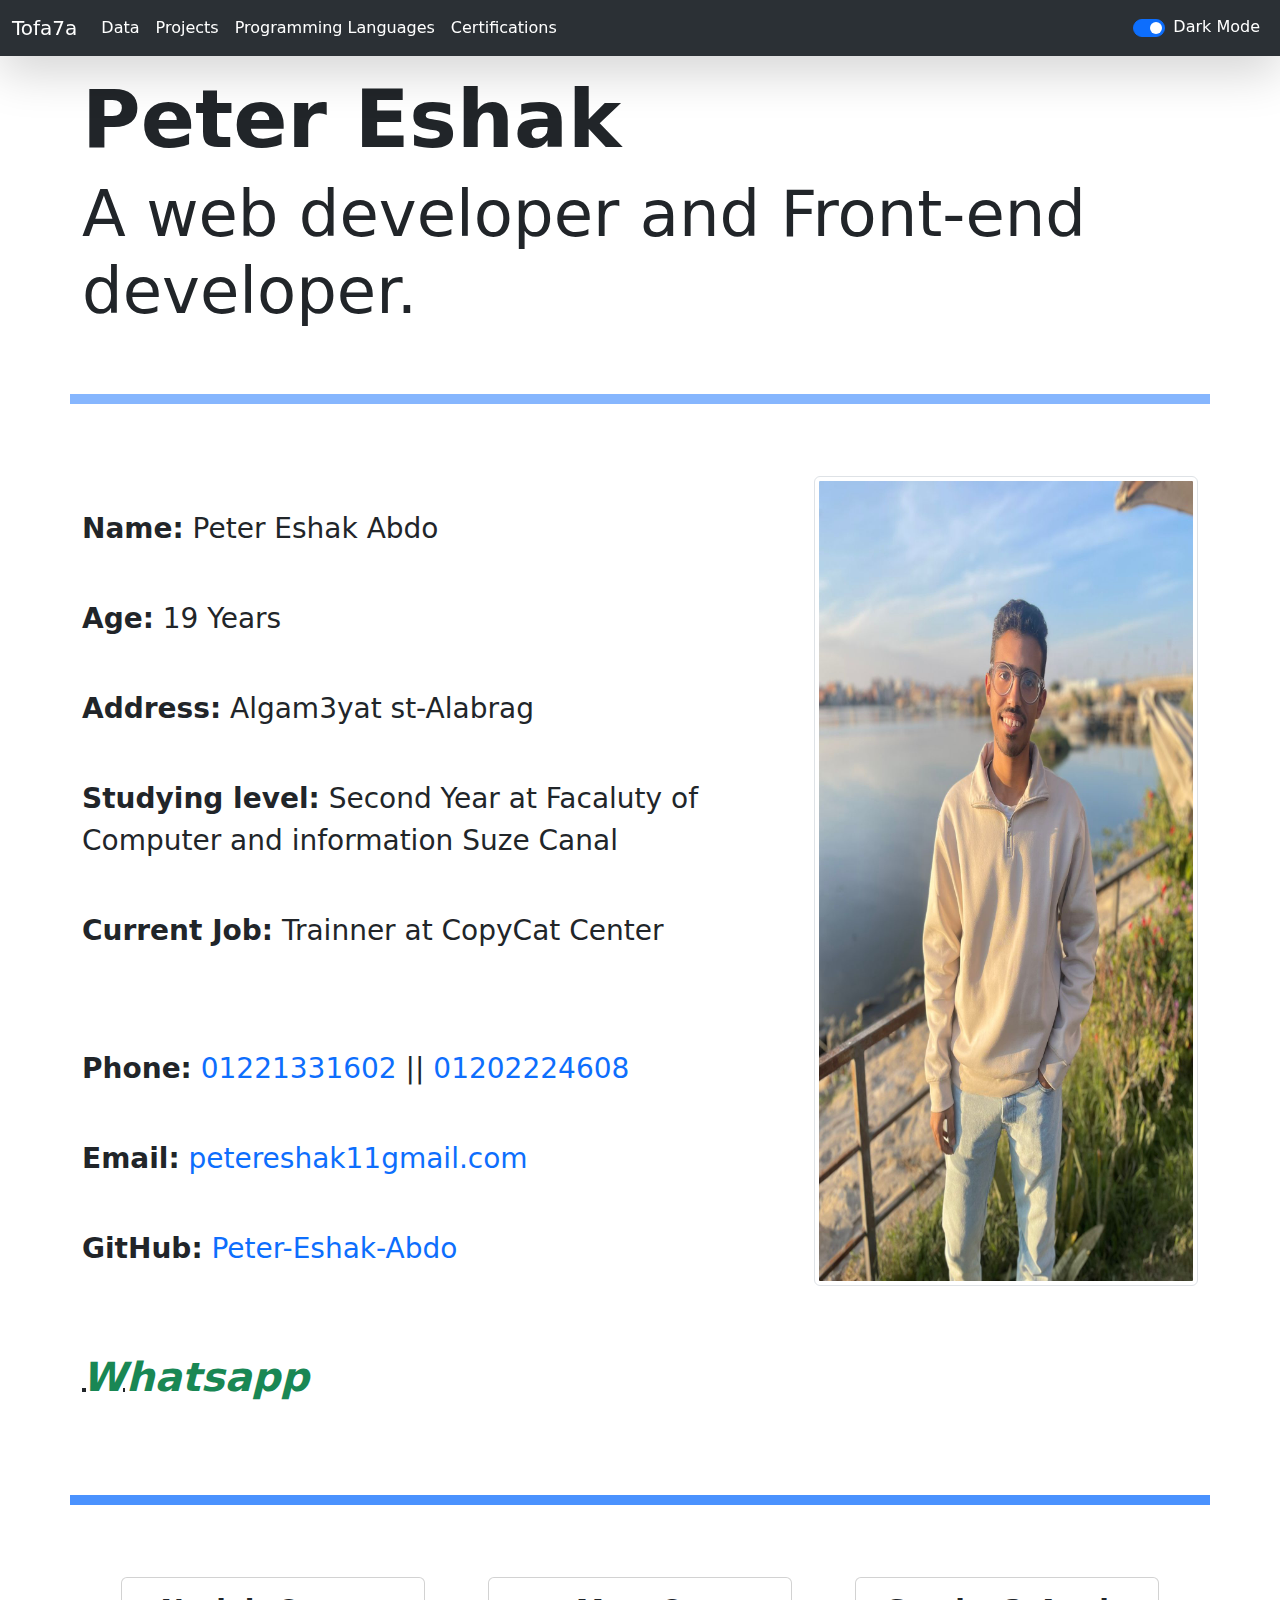
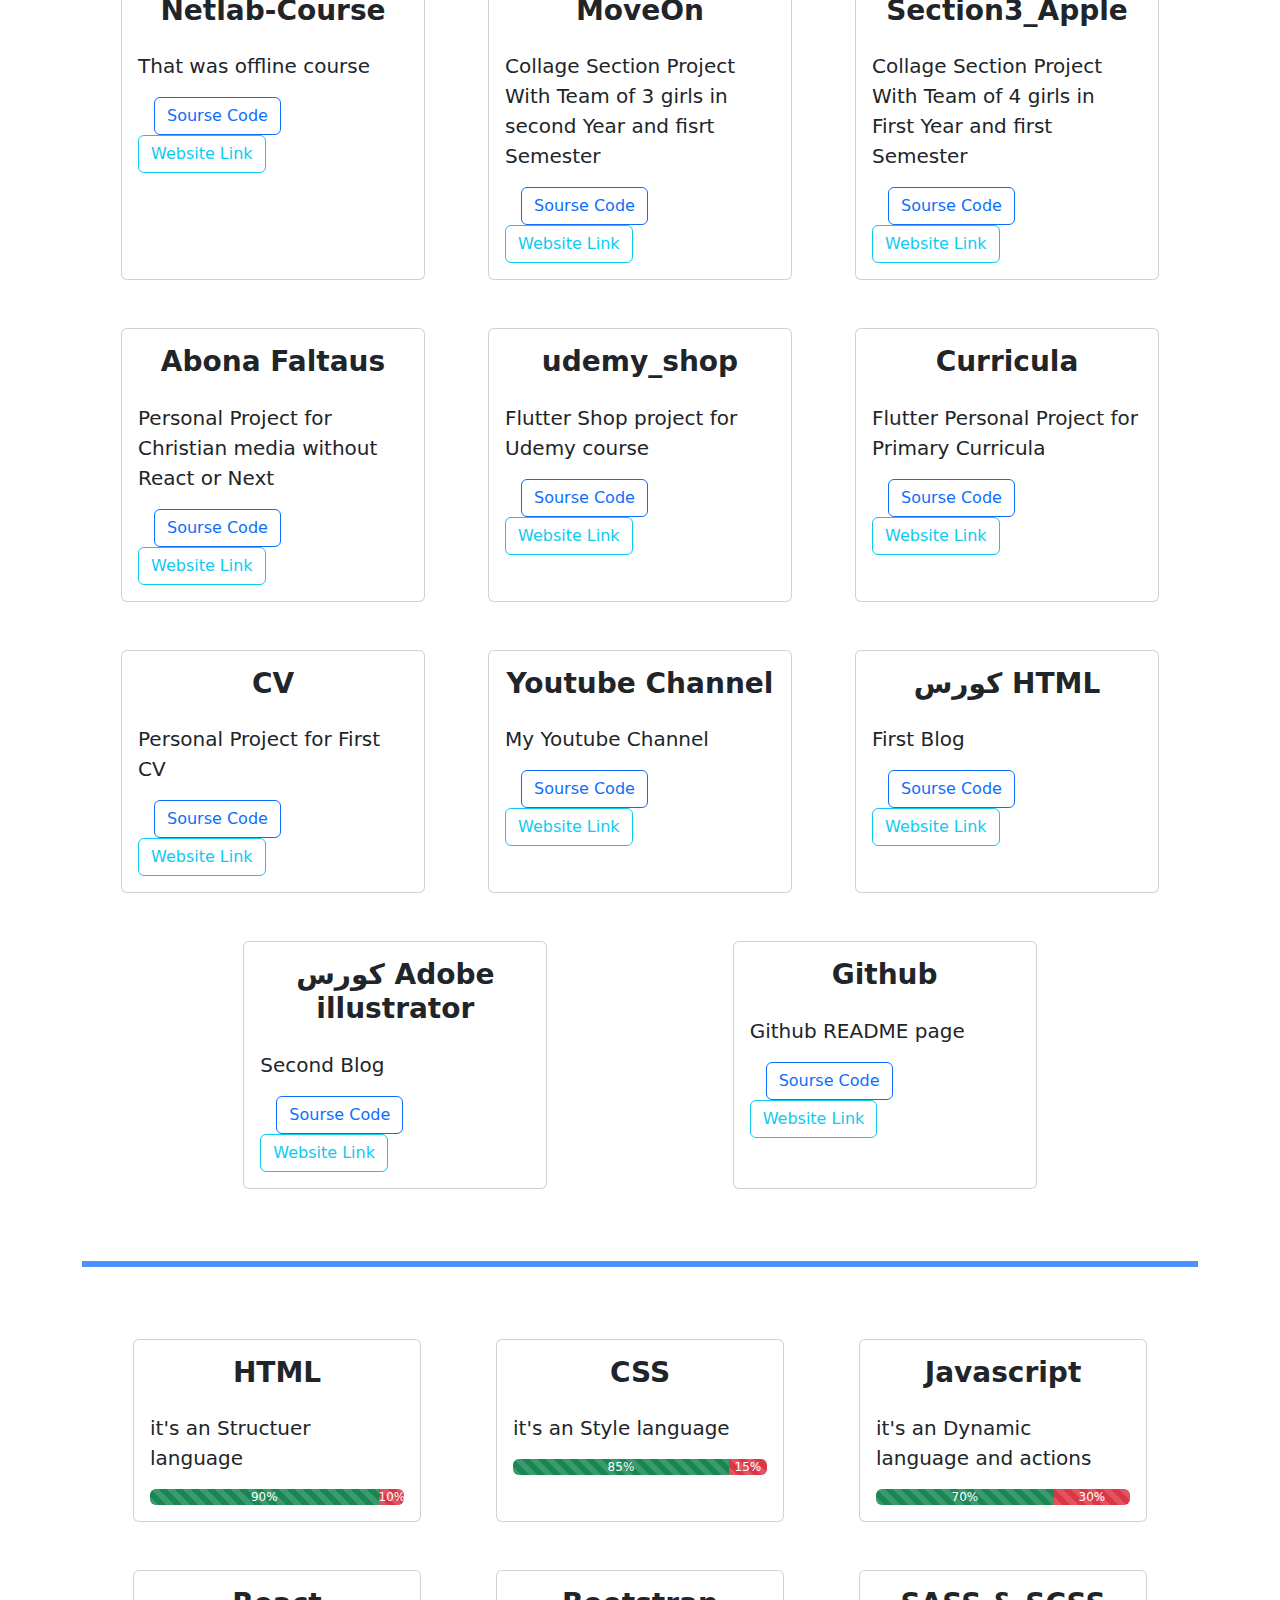
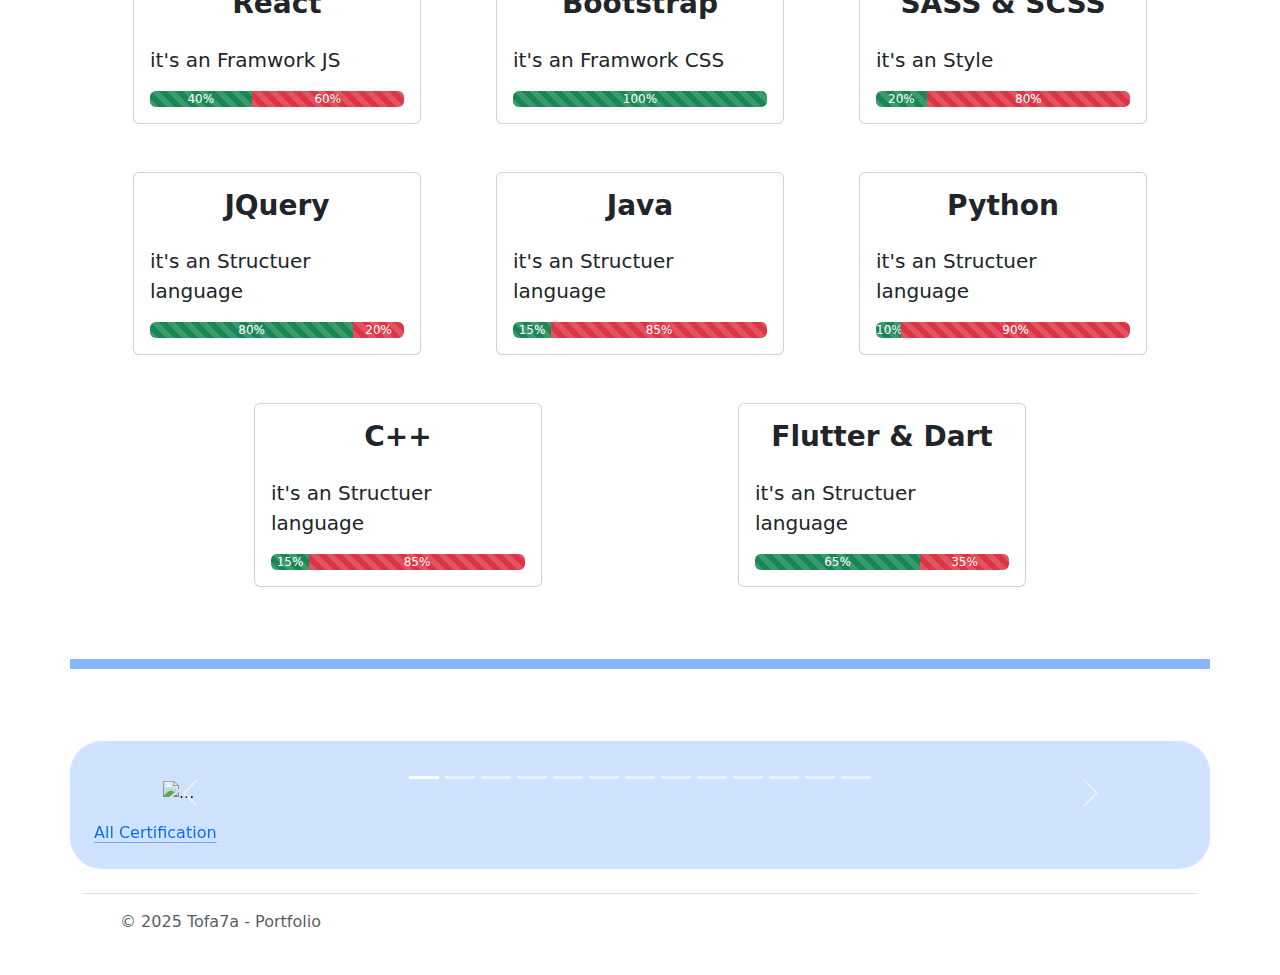
==== commit a372f14d: "add whatsapp" ====
--- a/public/pages/home.html
+++ b/public/pages/home.html
@@ -1,5 +1,5 @@
 <!DOCTYPE html>
-<html lang="en" data-bs-theme="auto">
+<html lang="en" data-bs-theme="dark">
   <head>
     <script src="../js/color-modes.js"></script>
 
@@ -48,7 +48,7 @@
               </li>
             </ul>
             <div class="form-check form-switch mx-2">
-              <label for="checkTheme text-body">Dark Mode</label>
+              <label for="checkTheme text-body" class="text-white">Dark Mode</label>
               <input
                 type="checkbox"
                 class="form-check-input p-2"
@@ -86,14 +86,19 @@
         <!-- <p class="my-3"><b>Height:</b> 183 CM</p>
         <p class="my-3"><b>Weight:</b> 64 Kg</p> -->
         <p class="my-4 mt-5">
-          <b>Phone:</b> <a href="tel:+01221331602" class="text-decoration-none link-opacity-50-hover">01221331602</a> ||
-          <a href="tel:+01202224608" class="text-decoration-none link-opacity-50-hover">01202224608</a>
+          <b>Phone:</b> <a href="tel:01221331602" class="text-decoration-none link-opacity-50-hover">01221331602</a> ||
+          <a href="tel:01202224608" class="text-decoration-none link-opacity-50-hover">01202224608</a>
         </p>
         <p class="my-4">
           <b>Email:</b> <a href="mailto:petereshak11gmail.com" class="text-decoration-none link-opacity-50-hover">petereshak11gmail.com</a>
         </p>
         <p class="my-4">
           <b>GitHub:</b> <a href="https://github.com/Peter-Eshak-Abdo" class="text-decoration-none link-opacity-50-hover">Peter-Eshak-Abdo</a>
+        </p>
+        <p class="my-4">
+          <a class="text-body" href="https://wa.me/message/AOH44Q2TY3H2E1" title="Whatsapp"
+            ><i class="bi bi-whatsapp text-success"><p class="fs-1 fw-bolder text-primary-emphasis">Whatsapp</p></i>
+          </a>
         </p>
       </div>
       <div class="d-flex justify-content-end">
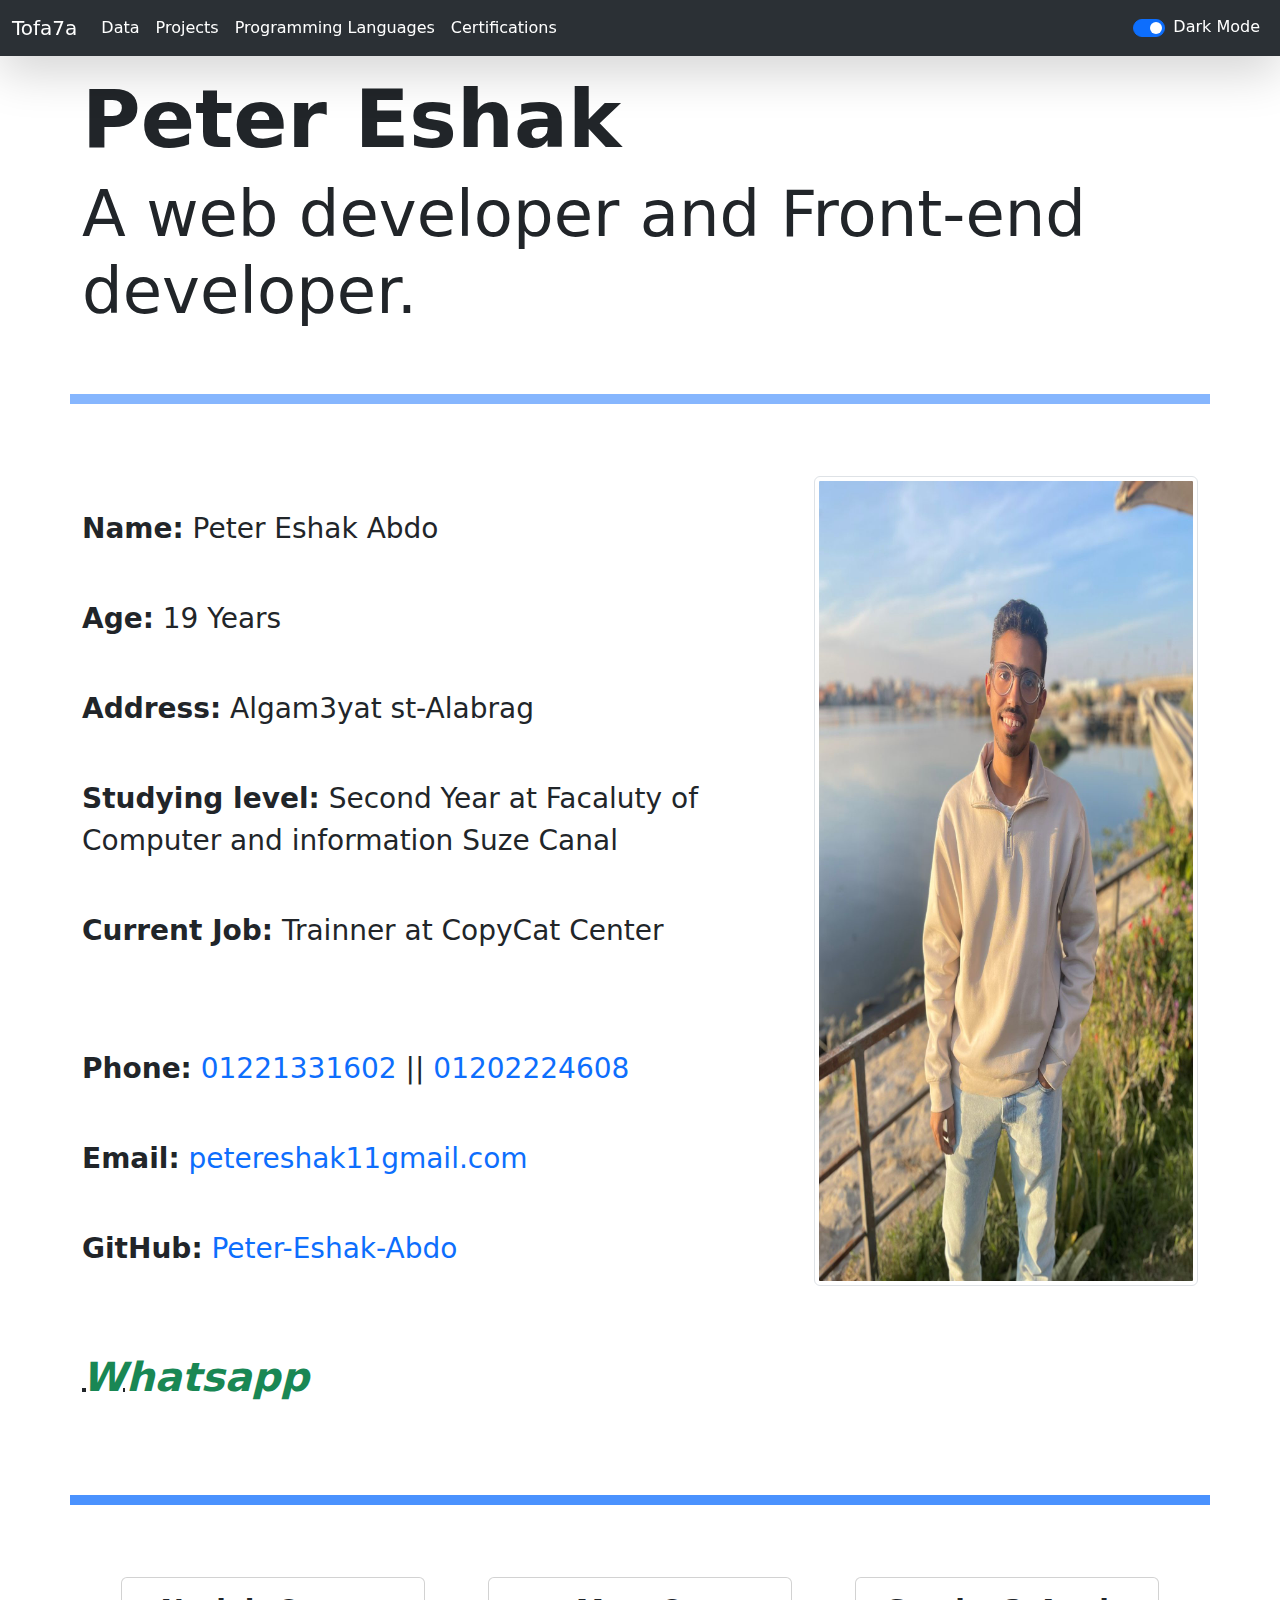
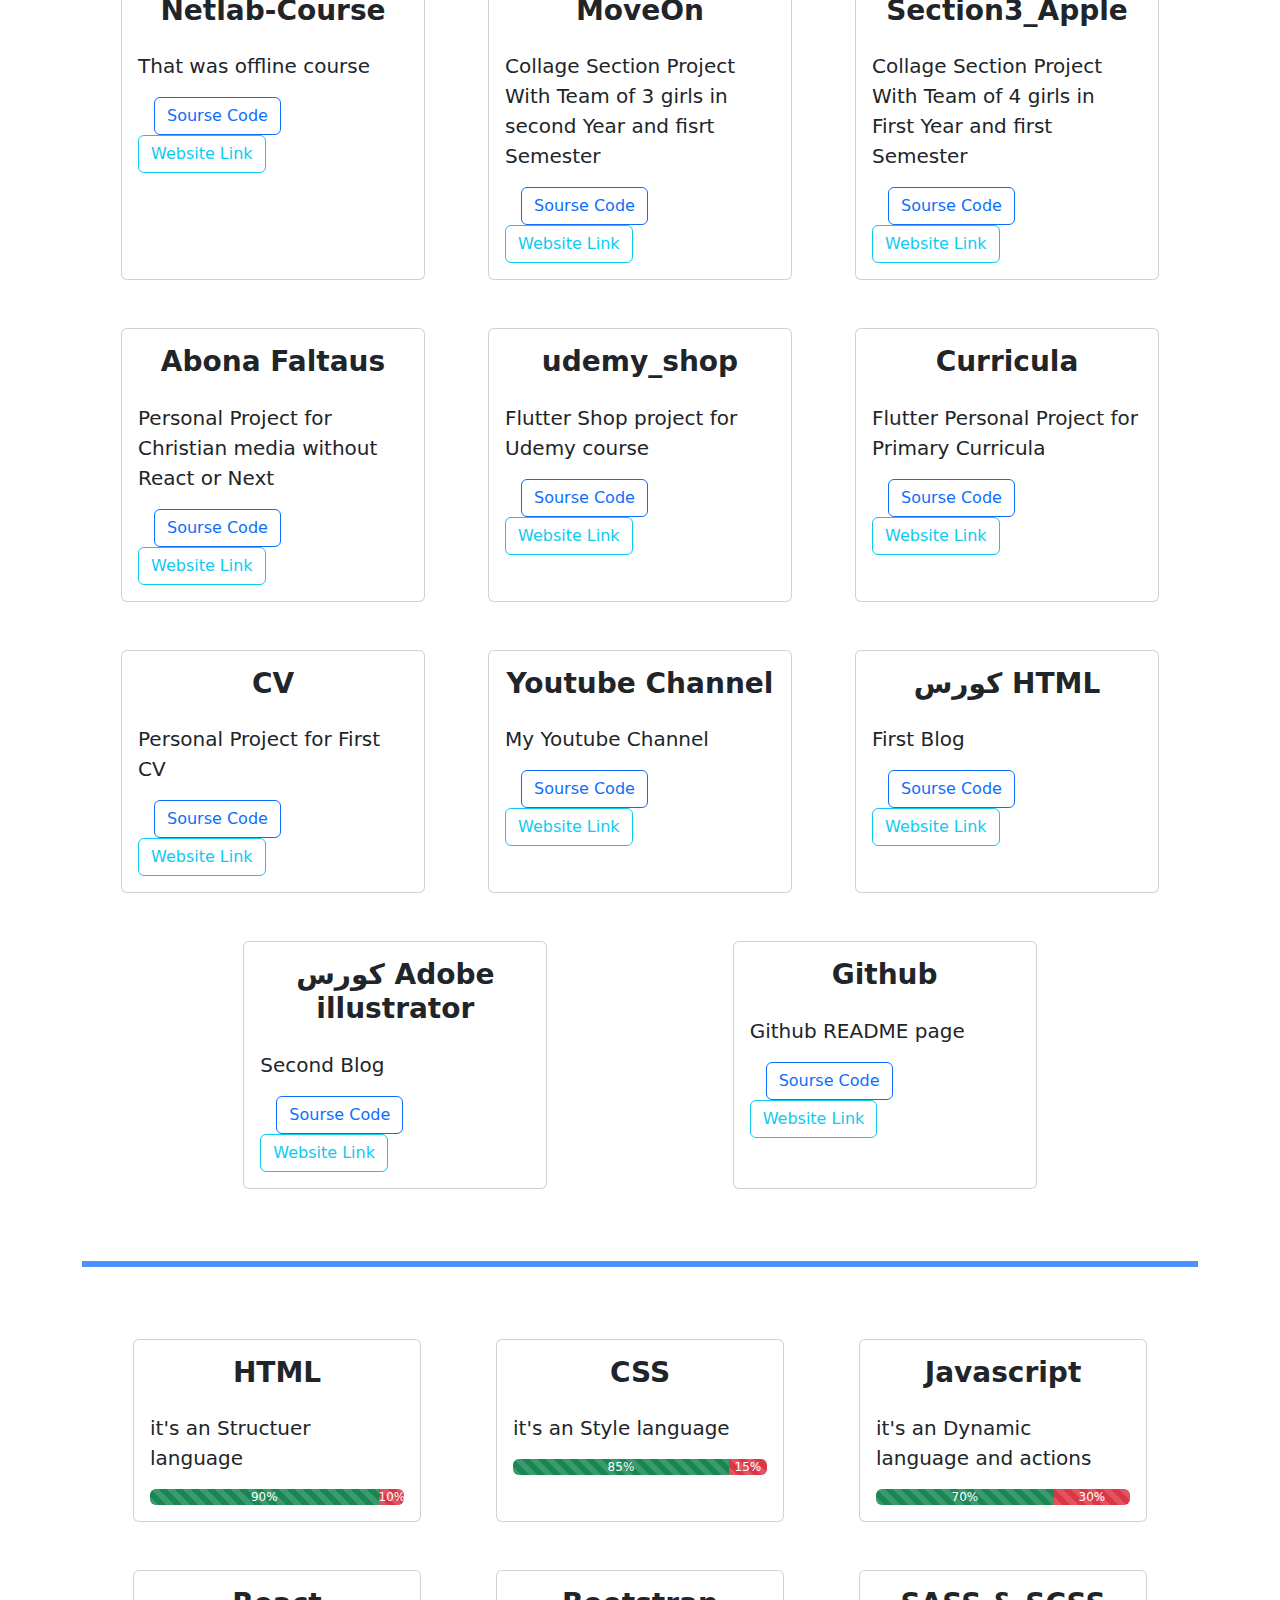
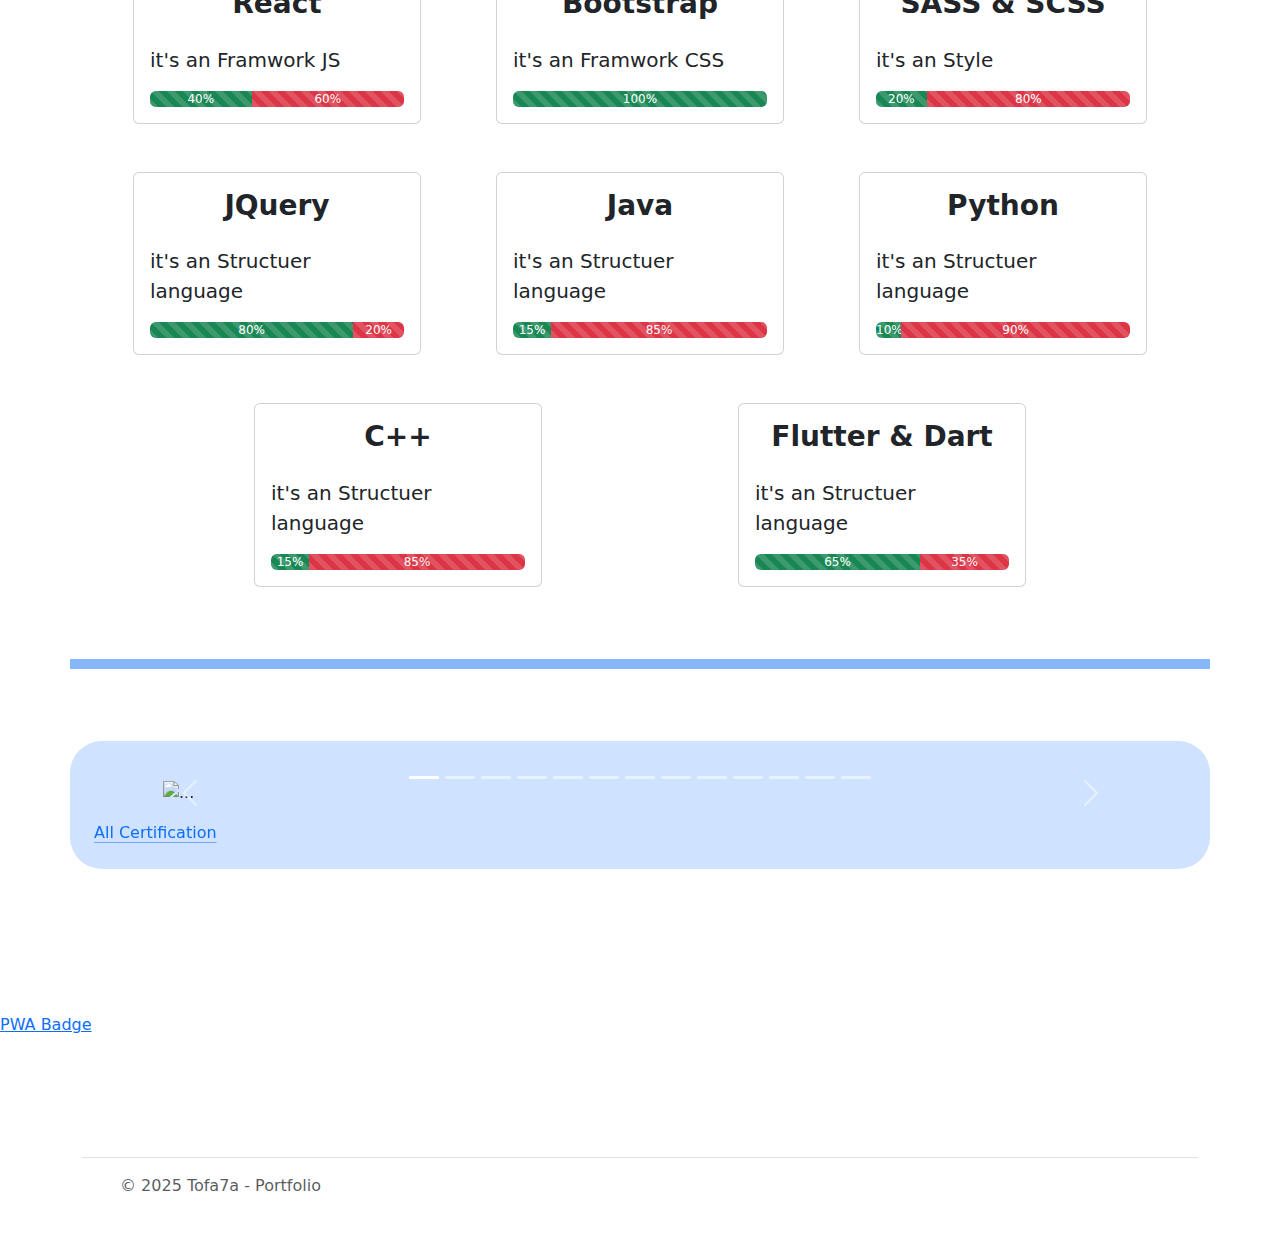
==== commit fc6dc153: "make it app and offline by PWA" ====
--- a/public/pages/home.html
+++ b/public/pages/home.html
@@ -8,10 +8,22 @@
     <meta name="description" content="Portfolio" />
     <meta name="author" content="Peter Eshak Abdo" />
     <title>Tofa7a-Portfolio</title>
-
     <link href="../css/bootstrap.min.css" rel="stylesheet" />
 
     <link href="../css/style.css" rel="stylesheet" />
+    <link rel="manifest" href="../manifest.json" />
+    <script>
+      if ("serviceWorker" in navigator) {
+        window.addEventListener("load", async () => {
+          try {
+            const registration = await navigator.serviceWorker.register("sw.js");
+            console.log("Service worker registered for scope", registration.scope);
+          } catch (err) {
+            console.error(err.name, err.message);
+          }
+        });
+      }
+    </script>
   </head>
   <body>
     <header data-bs-theme="dark" class="mb-4">
@@ -70,7 +82,6 @@
         <h1 class="display-1 fw-bolder">Peter Eshak</h1>
         <p class="display-3 fw-medium">A web developer and Front-end developer.</p>
       </div>
-      <div class="float-end"></div>
     </div>
     <!-- Personal Data -->
     <hr class="container border border-primary border-5 opacity-50 mt-5 mb-5" id="personalDataSec" />
@@ -314,7 +325,9 @@
         <i class="bi bi-box-arrow-up-right" aria-hidden="true"></i>
       </a>
     </div>
-
+    <br /><br /><br /><br /><br />
+    <a href="pwaBadge.html">PWA Badge</a>
+    <br /><br /><br /><br /><br />
     <div class="container">
       <footer class="d-flex flex-wrap justify-content-between align-items-center py-3 my-4 border-top">
         <div class="col-md-4 d-flex align-items-center">
@@ -343,7 +356,9 @@
         </ul>
       </footer>
     </div>
+    <favicon-badge src="../icons/android-chrome-512x512.png" textColor="#fff" badge=""></favicon-badge>
   </body>
   <script src="../js/bootstrap.bundle.min.js"></script>
   <script src="../js/main.js"></script>
+  <script src="../js/pwaBadge.js"></script>
 </html>
